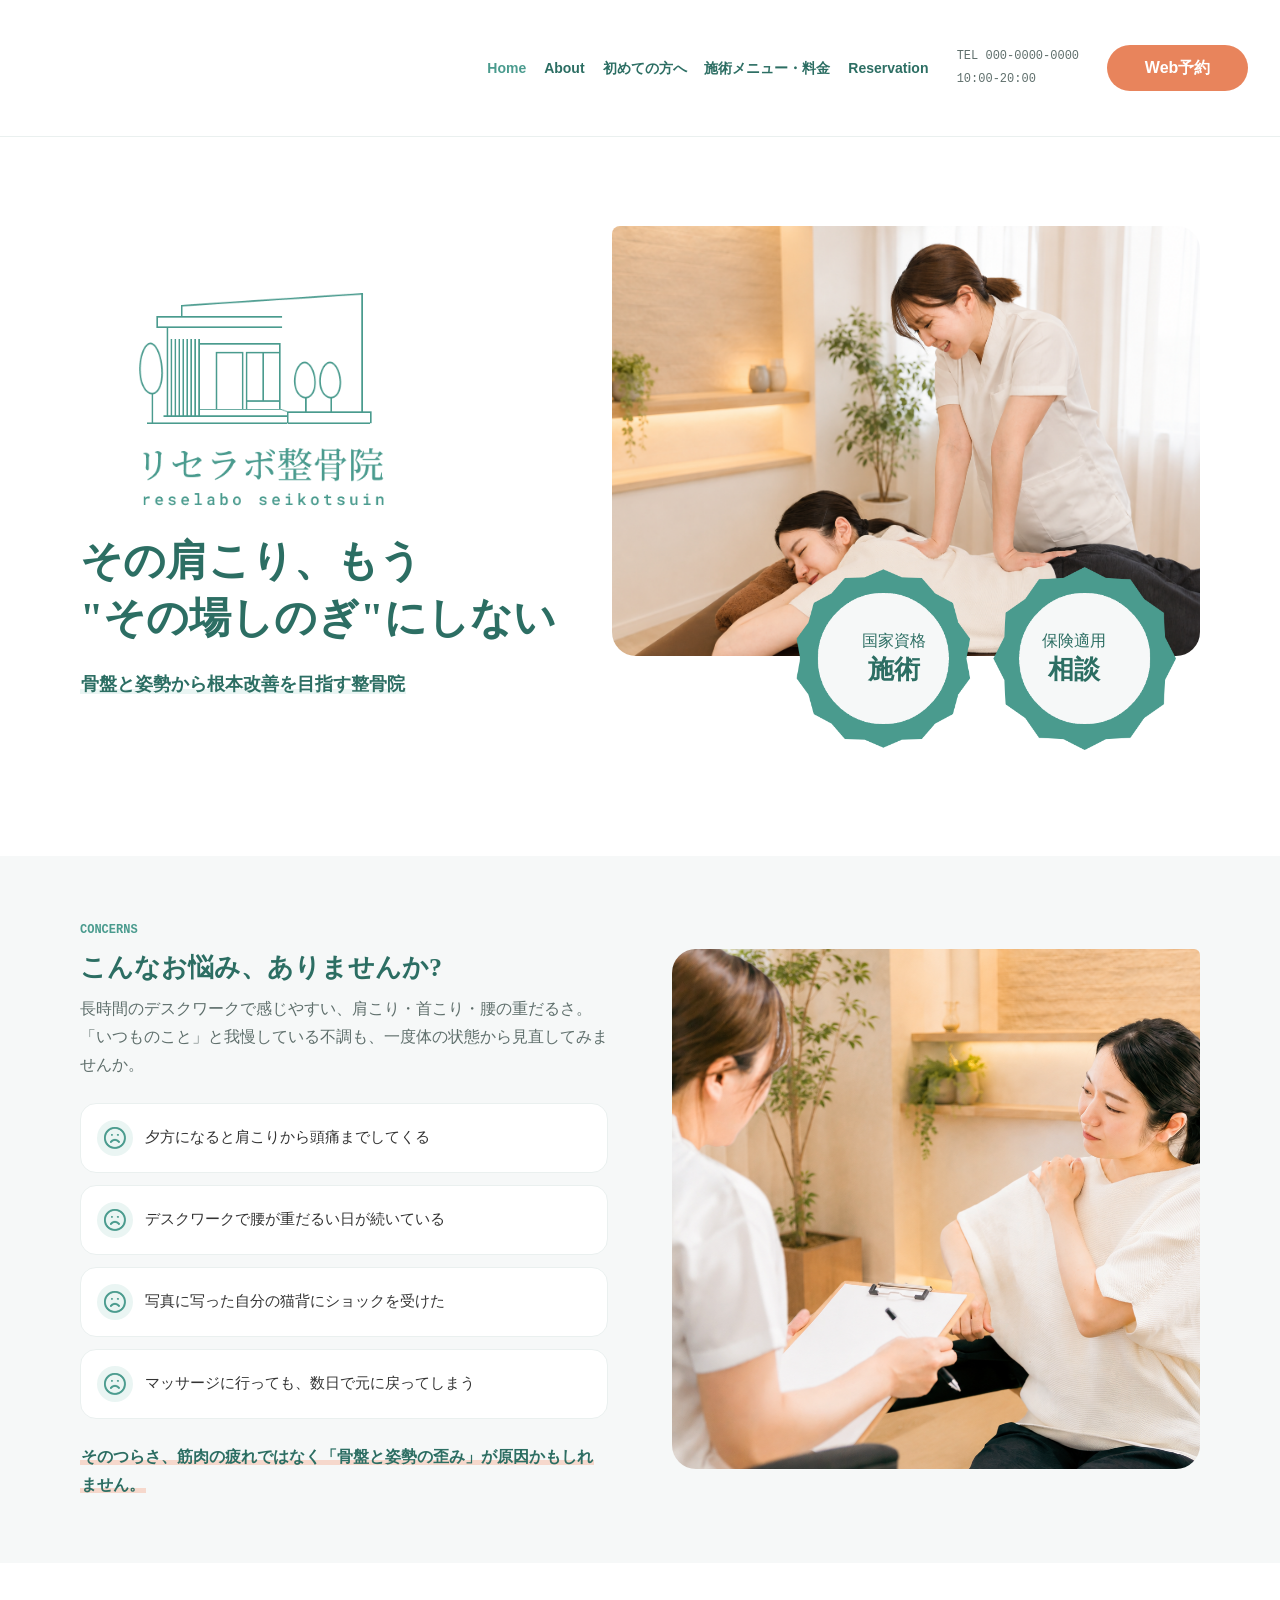
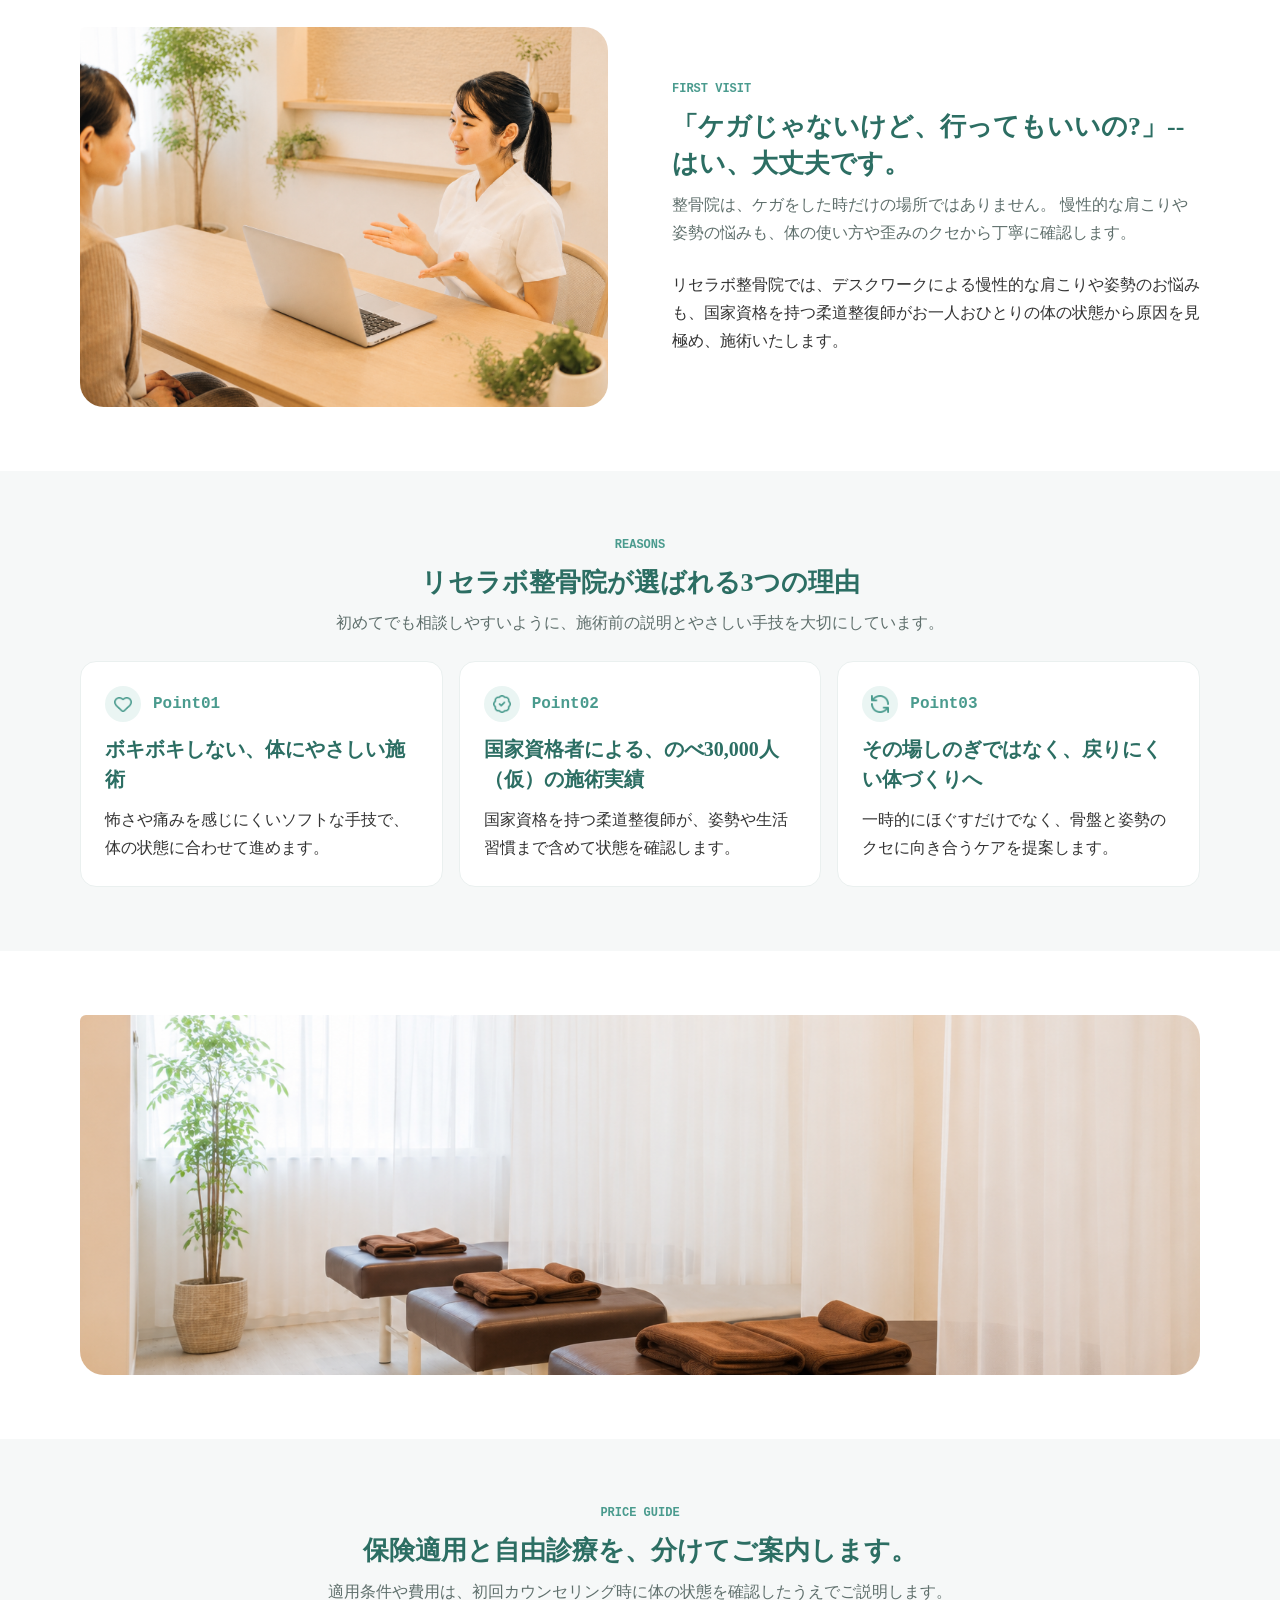
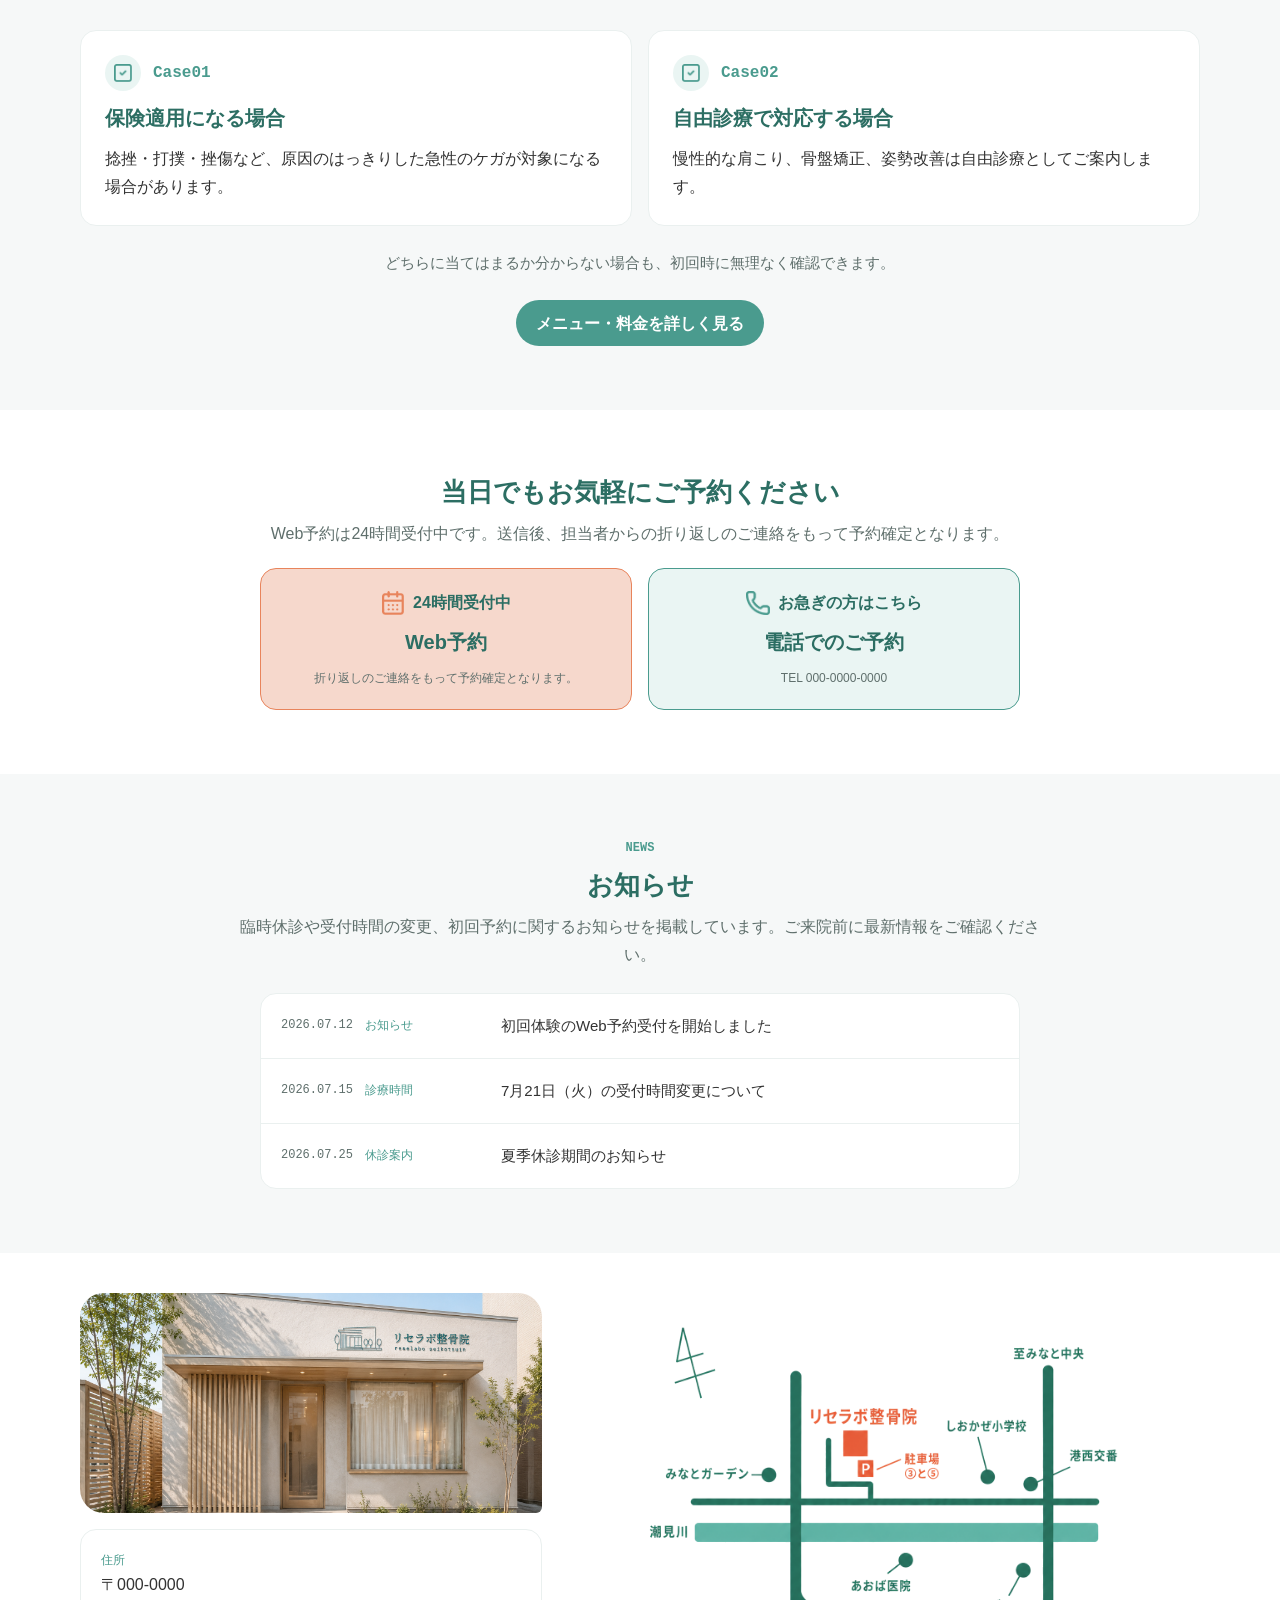
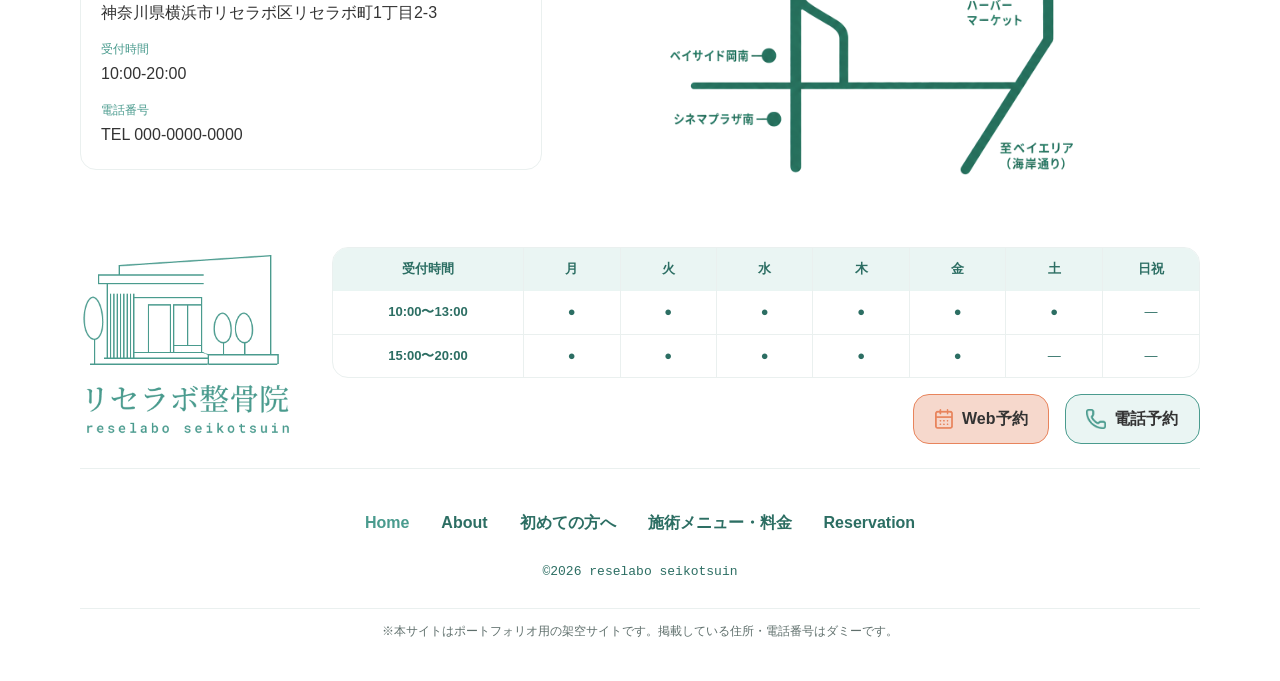
==== index.html @ 58d39042 "Add Reselabo portfolio website" ====
<!doctype html>
<html lang="ja">
  <head>
    <meta charset="UTF-8" />
    <meta name="viewport" content="width=device-width, initial-scale=1.0" />
    <meta
      name="description"
      content="リセラボ整骨院 横浜みなと店の公式サイト。肩こり、首こり、腰の重だるさ、姿勢のお悩みに、骨盤と姿勢から向き合います。"
    />
    <title>リセラボ整骨院 | 横浜みなと店</title>
    <link rel="stylesheet" href="styles.css" />
  </head>
  <body data-page="home">
    <a class="skip-link" href="#main">本文へ移動</a>
    <div id="site-header"></div>

    <main id="main">
      <section class="hero section section-base" aria-labelledby="hero-title">
        <div class="hero__inner page-container">
          <div class="hero__visual">
            <img
              src="assets/images/service/treatment_01.png"
              alt="体に負担をかけないように、丁寧に施術している様子"
              class="hero__image"
            />
            <div class="trust-seals" aria-label="リセラボ整骨院の特徴">
              <picture class="trust-seals__deco" aria-hidden="true">
                <source media="(min-width: 1024px)" srcset="assets/images/decorations/hero-badge-deco-pc.png" />
                <img src="assets/images/decorations/hero-badge-deco-sp.png" alt="" />
              </picture>
              <div class="trust-seals__labels">
                <p class="trust-seal">
                  <span>国家資格</span>
                  <strong>施術</strong>
                </p>
                <p class="trust-seal">
                  <span>保険適用</span>
                  <strong>相談</strong>
                </p>
              </div>
            </div>
          </div>

          <div class="hero__content">
            <img
              src="assets/images/common/reselabo_logo.png"
              alt="reselabo seikotsuin"
              class="hero__logo"
            />
            <p class="eyebrow top-hero__eyebrow">reselabo seikotsuin</p>
            <h1 id="hero-title" class="hero__title">
              <span class="mobile-title">その肩こり、<br />もう"その場しのぎ"<br />にしない</span>
              <span class="desktop-title">その肩こり、もう<br />"その場しのぎ"にしない</span>
            </h1>
            <p class="hero__lead">
              <span class="text-marker text-marker--base">骨盤と姿勢から根本改善を目指す整骨院</span>
            </p>
          </div>
        </div>
      </section>

      <section class="section section-subtle concerns" aria-labelledby="concerns-title">
        <div class="page-container split-layout split-layout--reverse">
          <div class="section-stack">
            <div class="section-title">
              <p class="eyebrow">CONCERNS</p>
              <h2 id="concerns-title">こんなお悩み、ありませんか?</h2>
              <p>
                長時間のデスクワークで感じやすい、肩こり・首こり・腰の重だるさ。
                「いつものこと」と我慢している不調も、一度体の状態から見直してみませんか。
              </p>
            </div>

            <ul class="concern-list" aria-label="よくあるお悩み">
              <li><span class="face-icon" aria-hidden="true"><img class="icon icon--concern" src="assets/images/icons/icon-worry.png" alt="" /></span>夕方になると肩こりから頭痛までしてくる</li>
              <li><span class="face-icon" aria-hidden="true"><img class="icon icon--concern" src="assets/images/icons/icon-worry.png" alt="" /></span>デスクワークで腰が重だるい日が続いている</li>
              <li><span class="face-icon" aria-hidden="true"><img class="icon icon--concern" src="assets/images/icons/icon-worry.png" alt="" /></span>写真に写った自分の猫背にショックを受けた</li>
              <li><span class="face-icon" aria-hidden="true"><img class="icon icon--concern" src="assets/images/icons/icon-worry.png" alt="" /></span>マッサージに行っても、数日で元に戻ってしまう</li>
            </ul>

            <p class="marker-copy">
              <span class="text-marker text-marker--subtle">そのつらさ、筋肉の疲れではなく「骨盤と姿勢の歪み」が原因かもしれません。</span>
            </p>
          </div>

          <img
            src="assets/images/service/counseling_01.png"
            alt="カウンセリングで体の悩みを丁寧に聞いている様子"
            class="section-image section-image--concern"
          />
        </div>
      </section>

      <section class="section section-base first-visit" aria-labelledby="first-visit-title">
        <div class="page-container split-layout">
          <img
            src="assets/images/service/counseling_02.png"
            alt="体の状態について説明を受けている様子"
            class="section-image section-image--first"
          />
          <div class="section-stack">
            <div class="section-title">
              <p class="eyebrow">FIRST VISIT</p>
              <h2 id="first-visit-title">「ケガじゃないけど、行ってもいいの?」--はい、大丈夫です。</h2>
              <p>
                整骨院は、ケガをした時だけの場所ではありません。
                慢性的な肩こりや姿勢の悩みも、体の使い方や歪みのクセから丁寧に確認します。
              </p>
            </div>
            <p class="body-copy">
              リセラボ整骨院では、デスクワークによる慢性的な肩こりや姿勢のお悩みも、国家資格を持つ柔道整復師がお一人おひとりの体の状態から原因を見極め、施術いたします。
            </p>
          </div>
        </div>
      </section>

      <section class="section section-subtle reasons" aria-labelledby="reasons-title">
        <div class="page-container section-stack">
          <div class="section-title section-title--center">
            <p class="eyebrow">REASONS</p>
            <h2 id="reasons-title">リセラボ整骨院が選ばれる3つの理由</h2>
            <p>初めてでも相談しやすいように、施術前の説明とやさしい手技を大切にしています。</p>
          </div>

          <div class="card-grid card-grid--three">
            <article class="reason-card">
              <p class="card-label"><span class="card-icon" aria-hidden="true"><img class="icon icon--card" src="assets/images/icons/icon-heart.png" alt="" /></span>Point01</p>
              <h3>ボキボキしない、体にやさしい施術</h3>
              <p>怖さや痛みを感じにくいソフトな手技で、体の状態に合わせて進めます。</p>
            </article>
            <article class="reason-card">
              <p class="card-label"><span class="card-icon" aria-hidden="true"><img class="icon icon--card" src="assets/images/icons/icon-badge-check.png" alt="" /></span>Point02</p>
              <h3>国家資格者による、のべ30,000人（仮）の施術実績</h3>
              <p>国家資格を持つ柔道整復師が、姿勢や生活習慣まで含めて状態を確認します。</p>
            </article>
            <article class="reason-card">
              <p class="card-label"><span class="card-icon" aria-hidden="true"><img class="icon icon--card" src="assets/images/icons/icon-repeat.png" alt="" /></span>Point03</p>
              <h3>その場しのぎではなく、戻りにくい体づくりへ</h3>
              <p>一時的にほぐすだけでなく、骨盤と姿勢のクセに向き合うケアを提案します。</p>
            </article>
          </div>
        </div>
      </section>

      <section class="section section-base image-break" aria-label="院内の施術環境">
        <div class="page-container">
          <img
            src="assets/images/clinic/treatment_room.png"
            alt="清潔で落ち着いた施術室"
            class="wide-image"
          />
        </div>
      </section>

      <section class="section section-subtle insurance" aria-labelledby="insurance-title">
        <div class="page-container section-stack">
          <div class="section-title section-title--center">
            <p class="eyebrow">PRICE GUIDE</p>
            <h2 id="insurance-title">保険適用と自由診療を、分けてご案内します。</h2>
            <p>適用条件や費用は、初回カウンセリング時に体の状態を確認したうえでご説明します。</p>
          </div>

          <div class="card-grid card-grid--two">
            <article class="case-card">
              <p class="card-label"><span class="card-icon" aria-hidden="true"><img class="icon icon--card" src="assets/images/icons/icon-check-box.png" alt="" /></span>Case01</p>
              <h3>保険適用になる場合</h3>
              <p>捻挫・打撲・挫傷など、原因のはっきりした急性のケガが対象になる場合があります。</p>
            </article>
            <article class="case-card">
              <p class="card-label"><span class="card-icon" aria-hidden="true"><img class="icon icon--card" src="assets/images/icons/icon-check-box.png" alt="" /></span>Case02</p>
              <h3>自由診療で対応する場合</h3>
              <p>慢性的な肩こり、骨盤矯正、姿勢改善は自由診療としてご案内します。</p>
            </article>
          </div>

          <p class="section-note">どちらに当てはまるか分からない場合も、初回時に無理なく確認できます。</p>
          <a href="menu-price.html" class="button button--secondary">メニュー・料金を詳しく見る</a>
        </div>
      </section>

      <section class="section section-base reservation-cta" aria-labelledby="reservation-title">
        <div class="page-container reservation-cta__inner">
          <div class="section-title section-title--center">
            <h2 id="reservation-title">当日でもお気軽にご予約ください</h2>
            <p>Web予約は24時間受付中です。送信後、担当者からの折り返しのご連絡をもって予約確定となります。</p>
          </div>
          <div class="reservation-options">
            <a class="reservation-option reservation-option--web" href="reservation.html">
              <span class="reservation-option__meta"><img class="icon icon--reservation-option" src="assets/images/icons/icon-calendar.png" alt="" aria-hidden="true" /><span>24時間受付中</span></span>
              <strong>Web予約</strong>
              <small>折り返しのご連絡をもって予約確定となります。</small>
            </a>
            <a class="reservation-option reservation-option--phone" href="tel:0000000000">
              <span class="reservation-option__meta"><img class="icon icon--reservation-option" src="assets/images/icons/icon-phone.png" alt="" aria-hidden="true" /><span>お急ぎの方はこちら</span></span>
              <strong>電話でのご予約</strong>
              <small>TEL 000-0000-0000</small>
            </a>
          </div>
        </div>
      </section>

      <section class="section section-subtle news" id="news" aria-labelledby="news-title">
        <div class="page-container section-stack">
          <div class="section-title section-title--center">
            <p class="eyebrow">NEWS</p>
            <h2 id="news-title">お知らせ</h2>
            <p>臨時休診や受付時間の変更、初回予約に関するお知らせを掲載しています。ご来院前に最新情報をご確認ください。</p>
          </div>
          <div id="news-list" class="news-list" aria-label="お知らせ一覧"></div>
        </div>
      </section>

      <section class="section section-base access" aria-labelledby="access-title">
        <div class="page-container access__inner">
          <div class="access__main">
            <div class="section-title">
              <p class="eyebrow">ACCESS</p>
              <h2 id="access-title">アクセス</h2>
            </div>
            <img
              src="assets/images/clinic/exterior.png"
              alt="リセラボ整骨院 横浜みなと店の外観"
              class="section-image section-image--access"
            />
            <div class="clinic-info">
              <p><span>住所</span>〒000-0000<br />神奈川県横浜市リセラボ区リセラボ町1丁目2-3</p>
              <p><span>受付時間</span>10:00-20:00</p>
              <p><span>電話番号</span>TEL 000-0000-0000</p>
            </div>
          </div>
          <img
            src="assets/images/reselabo_map_transparent.png"
            alt="リセラボ整骨院 横浜みなと店周辺の簡易地図"
            class="map-image"
          />
        </div>
      </section>

      <section class="section section-subtle hours" aria-labelledby="hours-title">
        <div class="page-container section-stack">
          <div class="section-title">
            <p class="eyebrow">INFORMATION</p>
            <h2 id="hours-title">受付時間とお電話でのご相談</h2>
          </div>
          <div class="hours-table-wrap">
            <table class="hours-table" aria-label="受付時間">
              <thead>
                <tr>
                  <th scope="col">受付時間</th>
                  <th scope="col">月</th>
                  <th scope="col">火</th>
                  <th scope="col">水</th>
                  <th scope="col">木</th>
                  <th scope="col">金</th>
                  <th scope="col">土</th>
                  <th scope="col">日祝</th>
                </tr>
              </thead>
              <tbody>
                <tr>
                  <th scope="row">10:00〜13:00</th>
                  <td>●</td>
                  <td>●</td>
                  <td>●</td>
                  <td>●</td>
                  <td>●</td>
                  <td>●</td>
                  <td>—</td>
                </tr>
                <tr>
                  <th scope="row">15:00〜20:00</th>
                  <td>●</td>
                  <td>●</td>
                  <td>●</td>
                  <td>●</td>
                  <td>●</td>
                  <td>—</td>
                  <td>—</td>
                </tr>
              </tbody>
            </table>
          </div>
          <a class="phone-block" href="tel:0000000000">TEL 000-0000-0000</a>
        </div>
      </section>
    </main>

    <div id="site-footer"></div>
    <div id="fixed-cta"></div>
    <script src="scripts.js"></script>
  </body>
</html>
---- styles.css ----
:root {
  --color-bg-base: #ffffff;
  --color-bg-subtle: #f6f8f8;
  --color-bg-card: #ffffff;
  --color-text-primary: #333333;
  --color-text-secondary: #5f6f6c;
  --color-border-default: #dce6e4;
  --color-border-soft: #eaf0ef;
  --color-brand-primary: #4a9b8e;
  --color-brand-dark: #2c6e63;
  --color-brand-cta: #e8845c;
  --color-brand-on-primary: #ffffff;
  --color-brand-soft: #eaf5f3;
  --color-marker-cta-soft: #f6d8cc;
  --font-title: "Noto Serif JP", "Source Han Serif VF", "Yu Mincho", serif;
  --font-body: "Noto Sans JP", "Hiragino Sans", "Yu Gothic", sans-serif;
  --font-en: "Roboto Mono", "SFMono-Regular", Consolas, monospace;
  --space-1: 4px;
  --space-2: 8px;
  --space-3: 12px;
  --space-4: 16px;
  --space-5: 20px;
  --space-6: 24px;
  --space-8: 32px;
  --space-10: 40px;
  --space-12: 48px;
  --space-16: 64px;
  --radius-sm: 6px;
  --radius-md: 10px;
  --radius-lg: 16px;
  --radius-xl: 24px;
  --shadow-soft: 0 12px 30px rgba(51, 51, 51, 0.08);
}

* {
  box-sizing: border-box;
}

html {
  scroll-behavior: smooth;
}

body {
  margin: 0;
  color: var(--color-text-primary);
  background: var(--color-bg-base);
  font-family: var(--font-body);
  line-height: 1.75;
}

img {
  display: block;
  max-width: 100%;
  height: auto;
}

a {
  color: inherit;
  text-decoration: none;
}

button,
input,
textarea,
select {
  font: inherit;
}

.skip-link {
  position: fixed;
  top: 8px;
  left: 8px;
  z-index: 1000;
  transform: translateY(-140%);
  border-radius: 999px;
  background: var(--color-brand-dark);
  color: var(--color-brand-on-primary);
  padding: 8px 12px;
}

.skip-link:focus {
  transform: translateY(0);
}

.page-container {
  width: min(100% - 48px, 1120px);
  margin-inline: auto;
}

.section {
  padding-block: var(--space-10);
}

.section-base {
  background: var(--color-bg-base);
}

.section-subtle {
  background: var(--color-bg-subtle);
}

.section-stack {
  display: grid;
  gap: var(--space-6);
}

.eyebrow {
  margin: 0;
  color: var(--color-brand-primary);
  font-family: var(--font-en);
  font-size: 12px;
  font-weight: 700;
  letter-spacing: 0;
}

.section-title {
  display: grid;
  gap: var(--space-2);
}

.section-title--center {
  max-width: 820px;
  margin-inline: auto;
  text-align: center;
}

.section-title h2,
.section-title h3 {
  margin: 0;
  color: var(--color-brand-dark);
  font-family: var(--font-title);
  font-size: 22px;
  line-height: 1.45;
}

.section-title p:not(.eyebrow) {
  margin: 0;
  color: var(--color-text-secondary);
  font-size: 15px;
}

.body-copy,
.section-note {
  margin: 0;
  color: var(--color-text-primary);
  font-size: 15px;
}

.icon {
  display: block;
  flex: 0 0 auto;
  object-fit: contain;
}

.icon--card {
  width: 18px;
  height: 18px;
}

.icon--concern {
  width: 22px;
  height: 22px;
}

.icon--cta {
  width: 20px;
  height: 20px;
}

.icon--formula {
  width: 52%;
  height: 52%;
}

.icon--reservation-option {
  width: 24px;
  height: 24px;
}

.icon--footer-action {
  width: 20px;
  height: 20px;
}

.section-note {
  color: var(--color-text-secondary);
  text-align: center;
}

.button {
  display: inline-flex;
  min-height: 46px;
  align-items: center;
  justify-content: center;
  border-radius: 999px;
  padding: 12px 20px;
  font-weight: 700;
  line-height: 1.2;
}

.button--secondary {
  justify-self: stretch;
  color: var(--color-brand-on-primary);
  background: var(--color-brand-primary);
}

.site-header {
  position: relative;
  z-index: 50;
  background: var(--color-bg-base);
  box-shadow: 0 1px 0 var(--color-border-soft);
}

.site-header__inner {
  display: flex;
  min-height: 176px;
  align-items: center;
  justify-content: space-between;
  gap: var(--space-4);
  width: min(100% - 40px, 1376px);
  margin-inline: auto;
}

.site-header__logo img {
  width: 240px;
  height: 132px;
  object-fit: contain;
}

.hamburger {
  display: inline-flex;
  width: 60px;
  height: 60px;
  flex-direction: column;
  align-items: center;
  justify-content: center;
  gap: 5px;
  border: 0;
  border-radius: 999px;
  background: var(--color-brand-soft);
  color: var(--color-brand-dark);
  cursor: pointer;
}

.hamburger span {
  width: 22px;
  height: 2px;
  border-radius: 999px;
  background: currentColor;
}

@media (max-width: 1023px) {
  .site-header__inner {
    position: relative;
    justify-content: center;
  }

  .site-header__logo {
    display: block;
    margin-inline: auto;
  }

  .site-header__logo img {
    width: clamp(160px, calc(100vw - 160px), 240px);
  }

  .hamburger {
    position: absolute;
    right: 0;
  }
}

.site-nav {
  position: absolute;
  top: calc(100% + 8px);
  right: 20px;
  left: 20px;
  display: grid;
  gap: var(--space-4);
  border: 1px solid var(--color-border-soft);
  border-radius: var(--radius-lg);
  background: var(--color-bg-base);
  padding: var(--space-5);
  box-shadow: var(--shadow-soft);
  opacity: 0;
  pointer-events: none;
  transform: translateY(-8px);
  transition: 180ms ease;
}

.site-nav.is-open {
  opacity: 1;
  pointer-events: auto;
  transform: translateY(0);
}

.site-nav__links {
  display: grid;
  gap: var(--space-4);
  color: var(--color-brand-dark);
  font-weight: 700;
}

.site-nav__links a[aria-current="page"],
.footer-nav a[aria-current="page"] {
  color: var(--color-brand-primary);
}

.site-nav__phone {
  display: grid;
  gap: 2px;
  margin: 0;
  color: var(--color-text-secondary);
  font-family: var(--font-en);
  font-size: 13px;
}

.site-nav__phone-label,
.site-nav__phone-icon,
.site-nav__cta-icon-frame,
.site-nav__cta-icon {
  display: none;
}

.site-nav__cta {
  color: var(--color-brand-on-primary);
  background: var(--color-brand-cta);
}

.hero {
  padding-block: var(--space-10);
}

.hero__inner {
  display: grid;
  gap: var(--space-4);
}

.hero__visual {
  position: relative;
  min-height: 284px;
}

.hero__image {
  width: 100%;
  height: 250px;
  object-fit: cover;
  border-radius: 8px var(--radius-xl) var(--radius-xl) var(--radius-xl);
}

.trust-seals {
  position: absolute;
  right: clamp(4px, 2vw, 8px);
  bottom: 0;
  width: clamp(154px, 44vw, 180px);
}

.trust-seals__deco,
.trust-seals__deco img {
  display: block;
  width: 100%;
}

.trust-seals__labels {
  position: absolute;
  inset-block: 0;
  inset-inline: -2.4%;
  display: grid;
  grid-template-columns: repeat(2, minmax(0, 1fr));
}

.trust-seal {
  display: grid;
  grid-template-rows: auto auto;
  align-content: center;
  justify-items: center;
  gap: 1px;
  margin: 0;
  color: var(--color-brand-dark);
  padding: 10%;
  font-size: 11px;
  line-height: 1.3;
  text-align: center;
}

.trust-seal span,
.trust-seal strong {
  white-space: nowrap;
}

.trust-seal strong {
  display: block;
  font-family: var(--font-title);
  font-size: 16px;
}

.hero__content {
  display: grid;
  gap: var(--space-4);
}

.hero__logo {
  display: none;
}

.hero__title {
  margin: 0;
  color: var(--color-brand-dark);
  font-family: var(--font-title);
  font-size: 28px;
  font-weight: 700;
  line-height: 1.35;
}

.hero__lead {
  margin: 0;
  color: var(--color-brand-dark);
  font-size: 15px;
  font-weight: 700;
  line-height: 1.6;
}

.text-marker {
  -webkit-box-decoration-break: clone;
  box-decoration-break: clone;
  padding-inline: 0.05em;
  background-repeat: no-repeat;
  background-position: left calc(100% + 2px);
  background-size: 100% 38%;
}

.marker-copy {
  margin: 0;
  color: var(--color-brand-dark);
  font-weight: 700;
}

.text-marker--base {
  background-image: linear-gradient(var(--color-brand-soft), var(--color-brand-soft));
}

.text-marker--subtle {
  background-image: linear-gradient(var(--color-marker-cta-soft), var(--color-marker-cta-soft));
}

.split-layout {
  display: grid;
  gap: var(--space-8);
}

.section-image,
.wide-image,
.map-image {
  width: 100%;
  object-fit: cover;
}

.section-image {
  height: 232px;
}

.section-image--concern {
  border-radius: var(--radius-xl) var(--radius-sm) var(--radius-xl) var(--radius-xl);
}

.section-image--first,
.wide-image {
  border-radius: var(--radius-sm) var(--radius-xl) var(--radius-xl) var(--radius-xl);
}

.section-image--access {
  border-radius: var(--radius-xl) var(--radius-xl) var(--radius-sm) var(--radius-xl);
}

.concern-list {
  display: grid;
  gap: var(--space-3);
  margin: 0;
  padding: 0;
  list-style: none;
}

.concern-list li {
  display: flex;
  align-items: center;
  gap: var(--space-3);
  border: 1px solid var(--color-border-soft);
  border-radius: var(--radius-lg);
  background: var(--color-bg-card);
  padding: var(--space-4);
  font-size: 15px;
  line-height: 1.65;
}

.face-icon,
.card-icon {
  display: inline-grid;
  flex: 0 0 auto;
  place-items: center;
  width: 36px;
  height: 36px;
  border-radius: 999px;
  background: var(--color-brand-soft);
  overflow: hidden;
}

.card-grid {
  display: grid;
  gap: var(--space-4);
}

.reason-card,
.case-card {
  display: grid;
  gap: var(--space-3);
  border: 1px solid var(--color-border-soft);
  border-radius: var(--radius-lg);
  background: var(--color-bg-card);
  padding: var(--space-5);
}

.card-label {
  display: flex;
  align-items: center;
  gap: var(--space-3);
  margin: 0;
  color: var(--color-brand-primary);
  font-family: var(--font-en);
  font-weight: 700;
}

.reason-card h3,
.case-card h3 {
  margin: 0;
  color: var(--color-brand-dark);
  font-family: var(--font-title);
  font-size: 18px;
  line-height: 1.5;
}

.reason-card p:not(.card-label),
.case-card p:not(.card-label) {
  margin: 0;
  font-size: 15px;
}

.wide-image {
  height: 236px;
}

.reservation-cta__inner {
  display: grid;
  gap: var(--space-5);
}

.reservation-options {
  display: grid;
  gap: var(--space-4);
}

.reservation-option {
  display: grid;
  min-height: 140px;
  place-items: center;
  gap: var(--space-2);
  border-radius: var(--radius-lg);
  padding: var(--space-5);
  text-align: center;
}

.reservation-option--web {
  border: 1px solid var(--color-brand-cta);
  background: var(--color-marker-cta-soft);
}

.reservation-option--phone {
  border: 1px solid var(--color-brand-primary);
  background: var(--color-brand-soft);
}

.reservation-option span {
  color: var(--color-brand-dark);
  font-weight: 700;
}

.reservation-option__meta {
  display: inline-flex;
  align-items: center;
  justify-content: center;
  gap: var(--space-2);
}

.reservation-option strong {
  color: var(--color-brand-dark);
  font-size: 20px;
}

.reservation-option small {
  color: var(--color-text-secondary);
  font-size: 12px;
}

.news-list {
  overflow: hidden;
  border: 1px solid var(--color-border-soft);
  border-radius: var(--radius-lg);
  background: var(--color-bg-card);
}

.news-item {
  display: grid;
  gap: var(--space-2);
  padding: var(--space-4);
  border-bottom: 1px solid var(--color-border-soft);
}

.site-footer__pc-info {
  display: none;
}

.site-footer__sp-info {
  display: grid;
  gap: var(--space-6);
}

.news-item:last-child {
  border-bottom: 0;
}

.news-item__meta {
  display: flex;
  flex-wrap: wrap;
  gap: var(--space-3);
  color: var(--color-text-secondary);
  font-family: var(--font-en);
  font-size: 12px;
}

.news-item__category {
  color: var(--color-brand-primary);
  font-family: var(--font-body);
}

.news-item__title {
  font-size: 15px;
  line-height: 1.6;
}

.access__inner,
.access__main {
  display: grid;
  gap: var(--space-8);
}

.clinic-info {
  display: grid;
  gap: var(--space-3);
  border: 1px solid var(--color-border-soft);
  border-radius: var(--radius-lg);
  background: var(--color-bg-card);
  padding: var(--space-5);
}

.clinic-info p {
  margin: 0;
}

.clinic-info span {
  display: block;
  color: var(--color-brand-primary);
  font-size: 12px;
}

.map-image {
  height: 300px;
  object-fit: contain;
}

.hours-table-wrap {
  width: 100%;
  max-width: 100%;
  overflow: hidden;
  border: 1px solid var(--color-border-soft);
  border-radius: var(--radius-lg);
  background: var(--color-bg-card);
}

.hours-table {
  width: 100%;
  max-width: 100%;
  table-layout: fixed;
  border-collapse: collapse;
  color: var(--color-brand-dark);
  font-size: 10.5px;
  text-align: center;
}

.hours-table th,
.hours-table td {
  border-right: 1px solid var(--color-border-soft);
  border-bottom: 1px solid var(--color-border-soft);
  padding: 8px 1px;
  white-space: nowrap;
}

.hours-table th:first-child {
  width: 30%;
}

.hours-table tr:last-child th,
.hours-table tr:last-child td {
  border-bottom: 0;
}

.hours-table th:last-child,
.hours-table td:last-child {
  border-right: 0;
}

.hours-table thead th {
  background: var(--color-brand-soft);
}

.phone-block {
  display: flex;
  min-height: 66px;
  align-items: center;
  justify-content: center;
  border-radius: var(--radius-lg);
  background: var(--color-brand-soft);
  color: var(--color-brand-dark);
  font-family: var(--font-en);
  font-size: 20px;
  font-weight: 700;
}

.site-footer {
  background: var(--color-bg-base);
  padding-block: var(--space-10);
}

.site-footer__inner {
  display: grid;
  gap: var(--space-6);
  width: min(100% - 48px, 1120px);
  margin-inline: auto;
  text-align: center;
}

.site-footer__logo {
  width: 184px;
  margin-inline: auto;
}

.site-footer__store {
  display: grid;
  gap: var(--space-2);
  color: var(--color-brand-dark);
}

.site-footer__store p {
  margin: 0;
}

.site-footer__phone {
  font-family: var(--font-en);
  font-size: 20px;
  font-weight: 700;
}

.footer-nav {
  display: grid;
  gap: var(--space-4);
  color: var(--color-brand-dark);
  font-weight: 700;
}

.footer-actions {
  display: grid;
  gap: var(--space-4);
}

.footer-action {
  display: flex;
  min-height: 58px;
  align-items: center;
  justify-content: center;
  gap: var(--space-2);
  border-radius: var(--radius-lg);
  font-weight: 700;
}

.footer-action--web {
  border: 1px solid var(--color-brand-cta);
  background: var(--color-marker-cta-soft);
}

.footer-action--phone {
  border: 1px solid var(--color-brand-primary);
  background: var(--color-brand-soft);
}

.site-footer__credit {
  margin: 0;
  color: var(--color-brand-dark);
  font-family: var(--font-en);
  font-size: 13px;
}

.site-footer__demo-note {
  margin: 0;
  border-top: 1px solid var(--color-border-soft);
  padding-top: var(--space-3);
  color: var(--color-text-secondary);
  font-size: 11px;
  line-height: 1.7;
  text-align: center;
}

@media (max-width: 1023px) {
  .site-footer__store {
    font-size: 14px;
    font-weight: 400;
    line-height: 1.65;
  }

  .site-footer__store strong {
    font-weight: 500;
  }

  .site-footer__phone {
    font-size: 18px;
    font-weight: 600;
  }

  .site-footer__sp-info .footer-action {
    font-size: 14px;
    font-weight: 600;
  }

  .footer-nav {
    font-size: 14px;
    font-weight: 500;
  }

  .site-footer__credit {
    font-size: 12px;
  }
}

.fixed-cta {
  position: fixed;
  right: 0;
  bottom: 96px;
  z-index: 40;
  display: flex;
  width: clamp(44px, 12vw, 48px);
  min-height: 124px;
  flex-direction: column;
  align-items: center;
  justify-content: center;
  gap: var(--space-1);
  border-radius: var(--radius-xl) var(--radius-sm) var(--radius-sm) var(--radius-xl);
  background: var(--color-brand-cta);
  color: var(--color-brand-on-primary);
  padding: var(--space-2) 4px;
  box-shadow: 0 2px 6px rgba(51, 51, 51, 0.08);
  font-weight: 700;
  line-height: 1.15;
  text-align: center;
}

.fixed-cta__icon-frame {
  display: inline-grid;
  width: 28px;
  height: 28px;
  flex: 0 0 auto;
  place-items: center;
  border-radius: 999px;
  background: var(--color-bg-base);
}

.fixed-cta__label {
  font-size: 12px;
  writing-mode: vertical-rl;
  text-orientation: upright;
  letter-spacing: 0.04em;
}

.desktop-only,
.desktop-title {
  display: none;
}

.mobile-title {
  display: inline;
}

.about-hero__inner,
.about-split,
.name-origin__inner,
.stores__inner {
  display: grid;
  gap: var(--space-6);
}

.about-hero__image {
  width: 100%;
  height: 240px;
  object-fit: cover;
  border-radius: var(--radius-xl) var(--radius-sm) var(--radius-xl) var(--radius-xl);
}

.about-hero__content {
  display: grid;
  gap: var(--space-5);
}

.page-title {
  margin: 0;
  color: var(--color-brand-dark);
  font-family: var(--font-title);
  font-size: 28px;
  line-height: 1.35;
}

.about-hero__catch {
  margin: 0;
  color: var(--color-brand-dark);
  font-family: var(--font-title);
  font-size: 22px;
  font-weight: 700;
  line-height: 1.55;
}

.about-concept__image {
  height: 230px;
  border-radius: var(--radius-sm) var(--radius-xl) var(--radius-xl) var(--radius-xl);
}

.simple-card {
  display: grid;
  gap: var(--space-3);
  border: 1px solid var(--color-border-soft);
  border-radius: var(--radius-lg);
  background: var(--color-bg-card);
  padding: var(--space-5);
}

.simple-card h3 {
  margin: 0;
  color: var(--color-brand-dark);
  font-family: var(--font-title);
  font-size: 18px;
  line-height: 1.5;
}

.simple-card p {
  margin: 0;
  font-size: 15px;
}

.formula {
  display: flex;
  align-items: center;
  justify-content: center;
  gap: var(--space-2);
}

.formula__circle {
  display: inline-grid;
  width: 58px;
  height: 58px;
  place-items: center;
  border-radius: 999px;
  background: var(--color-brand-soft);
  color: var(--color-brand-primary);
  font-family: var(--font-en);
  font-weight: 700;
}

.formula__circle--outlined {
  border: 1px solid var(--color-brand-primary);
}

.formula__symbol {
  color: var(--color-brand-dark);
  font-family: var(--font-en);
  font-size: 18px;
  font-weight: 700;
}

.stores-map {
  display: grid;
  gap: var(--space-3);
  margin: 0;
  border: 0;
  border-radius: 0;
  background: transparent;
  padding: 0;
  overflow: visible;
}

.stores-map img {
  width: 100%;
  aspect-ratio: 1;
  object-fit: contain;
}

.stores-map figcaption {
  width: min(100% - 48px, 294px);
  margin-inline: auto;
  color: var(--color-text-secondary);
  font-size: 13px;
  line-height: 1.6;
  text-align: center;
}

/* First visit page: mobile-first page-specific layout. */
.first-visit-page .visit-hero__inner,
.first-visit-page .visit-split {
  display: grid;
  gap: var(--space-6);
}

.first-visit-page .visit-hero__image,
.first-visit-page .visit-image {
  width: 100%;
  height: 240px;
  object-fit: cover;
  border-radius: var(--radius-xl) var(--radius-sm) var(--radius-xl) var(--radius-xl);
}

.first-visit-page .visit-hero__content {
  display: grid;
  gap: var(--space-4);
}

.first-visit-page .visit-hero__catch {
  margin: 0;
  color: var(--color-brand-dark);
  font-family: var(--font-title);
  font-size: 22px;
  font-weight: 700;
  line-height: 1.55;
}

.first-visit-page .visit-image--welcome {
  border-radius: var(--radius-sm) var(--radius-xl) var(--radius-xl) var(--radius-xl);
}

.first-visit-page .visit-image--gentle {
  border-radius: var(--radius-xl) var(--radius-xl) var(--radius-sm) var(--radius-xl);
}

.flow-list {
  display: grid;
  gap: var(--space-4);
  margin: 0;
  padding: 0;
  list-style: none;
}

.flow-item {
  display: grid;
  gap: var(--space-3);
  border: 1px solid var(--color-border-soft);
  border-radius: var(--radius-lg);
  background: var(--color-bg-card);
  padding: var(--space-5);
}

.flow-item__number {
  margin: 0;
  color: var(--color-brand-primary);
  font-family: var(--font-en);
  font-size: 12px;
  font-weight: 700;
}

.flow-item__header {
  display: flex;
  align-items: center;
  gap: var(--space-3);
}

.flow-item__body {
  display: grid;
  gap: var(--space-2);
}

.icon--flow {
  width: 36px;
  height: 36px;
}

.flow-item h3,
.visit-info-card h3,
.visit-note-card h3 {
  margin: 0;
  color: var(--color-brand-dark);
  font-family: var(--font-title);
  font-size: 18px;
  line-height: 1.5;
}

.flow-item p:not(.flow-item__number),
.visit-info-card p,
.visit-note-card p {
  margin: 0;
  font-size: 15px;
}

.visit-card-list {
  display: grid;
  gap: var(--space-4);
}

.visit-info-card,
.visit-note-card {
  display: grid;
  gap: var(--space-2);
  border: 1px solid var(--color-border-soft);
  border-radius: var(--radius-lg);
  background: var(--color-bg-card);
  padding: var(--space-5);
}

.first-visit-page .visit-duration .visit-note-card {
  text-align: center;
}

.visit-check-list {
  display: grid;
  gap: var(--space-3);
  margin: 0;
  padding: 0;
  list-style: none;
}

.visit-check-list li {
  display: grid;
  grid-template-columns: 20px minmax(0, 1fr);
  align-items: start;
  gap: var(--space-3);
  border-radius: var(--radius-lg);
  background: var(--color-brand-soft);
  padding: var(--space-4);
  font-size: 15px;
}

.visit-check-list li::before {
  content: "";
  width: 20px;
  height: 20px;
  background: url("assets/images/icons/icon-circle-check.png") center / contain no-repeat;
}

.first-visit-page .visit-image--frequency {
  border-radius: var(--radius-sm) var(--radius-xl) var(--radius-xl) var(--radius-xl);
}

.qa-list {
  display: grid;
  gap: var(--space-3);
}

.qa-item {
  overflow: hidden;
  border: 1px solid var(--color-border-soft);
  border-radius: var(--radius-lg);
  background: var(--color-bg-card);
}

.qa-item__question {
  margin: 0;
  padding: var(--space-4);
  color: var(--color-brand-dark);
  font-family: var(--font-body);
  font-size: 15px;
  font-weight: 700;
  line-height: 1.6;
}

.qa-item__answer {
  border-top: 1px solid var(--color-border-soft);
  padding: var(--space-4);
}

.qa-item__answer p {
  margin: 0;
  font-size: 15px;
}

/* Menu and price page: mobile-first page-specific layout. */
.menu-price-page .menu-price-hero__inner,
.menu-price-page .menu-price-split {
  display: grid;
  gap: var(--space-6);
}

.menu-price-page .menu-price-hero__image,
.menu-price-page .menu-price-image {
  width: 100%;
  height: 230px;
  object-fit: cover;
  border-radius: var(--radius-xl) var(--radius-sm) var(--radius-xl) var(--radius-xl);
}

.menu-price-page .menu-price-hero__content {
  display: grid;
  gap: var(--space-4);
}

.menu-price-page .menu-price-hero__catch {
  margin: 0;
  color: var(--color-brand-dark);
  font-family: var(--font-title);
  font-size: 22px;
  font-weight: 700;
  line-height: 1.55;
}

.menu-price-page .menu-price-image--insurance,
.menu-price-page .menu-price-image--flow {
  height: 210px;
}

.insurance-case-list {
  display: grid;
  gap: var(--space-3);
  margin: 0;
  padding: 0;
  list-style: none;
}

.insurance-case-list li {
  display: grid;
  grid-template-columns: 24px minmax(0, 1fr);
  align-items: start;
  gap: var(--space-3);
  border: 1px solid var(--color-border-soft);
  border-radius: var(--radius-lg);
  background: var(--color-bg-card);
  padding: var(--space-4);
  font-size: 15px;
}

.icon--insurance-case {
  width: 24px;
  height: 24px;
}

.menu-price-note {
  margin: 0;
  color: var(--color-text-secondary);
  font-size: 13px;
  line-height: 1.7;
}

.price-table-wrap {
  width: 100%;
  max-width: 100%;
  overflow: hidden;
  border: 1px solid var(--color-border-default);
  border-radius: var(--radius-lg);
  background: var(--color-bg-card);
}

.price-table {
  width: 100%;
  max-width: 100%;
  table-layout: fixed;
  border-collapse: collapse;
  font-size: 13px;
  line-height: 1.55;
}

.price-table th,
.price-table td {
  border-right: 1px solid var(--color-border-soft);
  border-bottom: 1px solid var(--color-border-soft);
  padding: var(--space-3);
  text-align: left;
  overflow-wrap: anywhere;
}

.price-table th:first-child {
  width: 39%;
  color: var(--color-brand-dark);
}

.price-table thead th {
  background: var(--color-brand-soft);
  font-weight: 700;
}

.price-table th:last-child,
.price-table td:last-child {
  border-right: 0;
}

.price-table tbody tr:last-child th,
.price-table tbody tr:last-child td {
  border-bottom: 0;
}

.treatment-menu-list {
  display: grid;
  gap: var(--space-5);
}

.treatment-menu-card {
  display: grid;
  align-content: center;
  gap: var(--space-3);
  min-height: 340px;
  border: 1px solid var(--color-border-soft);
  border-radius: var(--radius-lg);
  background: var(--color-bg-card);
  padding: var(--space-5);
}

.treatment-menu-card h3 {
  margin: 0;
  color: var(--color-brand-dark);
  font-family: var(--font-title);
  font-size: 20px;
}

.treatment-menu-card p:not(.eyebrow) {
  margin: 0;
  font-size: 15px;
}

.treatment-menu-card__lead {
  color: var(--color-brand-dark);
  font-weight: 700;
}

/* Reservation page: mobile-first page-specific layout. */
.reservation-page .reservation-hero__inner,
.reservation-page .reservation-web__inner,
.reservation-page .phone-reservation__inner {
  display: grid;
  gap: var(--space-6);
}

.reservation-page .reservation-hero__image {
  width: 100%;
  height: 230px;
  object-fit: cover;
  border-radius: var(--radius-xl) var(--radius-sm) var(--radius-xl) var(--radius-xl);
}

.reservation-page .reservation-hero__content {
  display: grid;
  gap: var(--space-5);
  padding-right: clamp(24px, 7vw, 32px);
}

.reservation-page .reservation-demo-note {
  width: min(100%, 720px);
  margin: 0 auto;
  border: 1px solid var(--color-border-soft);
  border-radius: var(--radius-md);
  background: var(--color-brand-soft);
  padding: var(--space-3) var(--space-4);
  color: var(--color-text-secondary);
  font-size: 13px;
  line-height: 1.7;
}

.reservation-page .reservation-hero__title {
  margin: 0;
  color: var(--color-brand-dark);
  font-family: var(--font-title);
  font-size: 28px;
  line-height: 1.45;
}

.reservation-page .reservation-form,
.reservation-page .reservation-form-card,
.reservation-page .reservation-field {
  display: grid;
  min-width: 0;
}

.reservation-page .reservation-form {
  gap: var(--space-5);
}

.reservation-page .reservation-form-card {
  gap: 18px;
  border: 1px solid var(--color-border-soft);
  border-radius: var(--radius-lg);
  background: var(--color-bg-card);
  padding: var(--space-5);
}

.reservation-page .reservation-field {
  gap: var(--space-2);
}

.reservation-page .reservation-label-row {
  display: flex;
  min-width: 0;
  align-items: center;
  gap: var(--space-2);
}

.reservation-page .reservation-label-row label {
  color: var(--color-brand-dark);
  font-size: 15px;
  font-weight: 700;
}

.reservation-page .reservation-required {
  flex: 0 0 auto;
  border-radius: var(--radius-sm);
  background: var(--color-brand-soft);
  color: var(--color-brand-primary);
  padding: 3px var(--space-2);
  font-size: 12px;
  font-weight: 700;
  line-height: 1.4;
}

.reservation-page .reservation-control {
  display: block;
  width: 100%;
  max-width: 100%;
  min-width: 0;
  min-height: 52px;
  border: 1px solid var(--color-border-default);
  border-radius: var(--radius-md);
  background: var(--color-bg-card);
  color: var(--color-text-primary);
  padding: 0 var(--space-4);
  font-size: 16px;
  line-height: 1.6;
}

.reservation-page .reservation-control::placeholder {
  color: var(--color-text-secondary);
  opacity: 1;
}

.reservation-page .reservation-control:focus {
  border-color: var(--color-brand-primary);
  outline: 2px solid var(--color-brand-soft);
  outline-offset: 1px;
}

.reservation-page .reservation-control--textarea {
  min-height: 112px;
  padding-block: var(--space-3);
  resize: vertical;
}

.reservation-page .reservation-submit {
  width: 100%;
  min-height: 56px;
  border: 0;
  color: var(--color-brand-on-primary);
  background: var(--color-brand-cta);
  cursor: pointer;
}

.reservation-page .reservation-confirmation {
  display: grid;
  gap: var(--space-4);
  border: 1px solid var(--color-border-soft);
  border-radius: var(--radius-lg);
  background: var(--color-bg-card);
  padding: var(--space-5);
}

.reservation-page .reservation-confirmation h3,
.reservation-page .reservation-confirmation p {
  margin: 0;
}

.reservation-page .reservation-confirmation h3 {
  color: var(--color-brand-dark);
  font-family: var(--font-title);
  font-size: 18px;
}

.reservation-page .reservation-confirmation p {
  color: var(--color-text-secondary);
  font-size: 13px;
}

.reservation-page .phone-reservation__card {
  display: grid;
  gap: var(--space-3);
  border: 1px solid var(--color-border-soft);
  border-radius: var(--radius-lg);
  background: var(--color-bg-card);
  padding: var(--space-5);
  text-align: center;
}

.reservation-page .phone-reservation__card .phone-block {
  min-width: 0;
  gap: var(--space-2);
}

.reservation-page .phone-reservation__icon {
  width: 24px;
  height: 24px;
}

.reservation-page .phone-reservation__card p {
  margin: 0;
  color: var(--color-text-secondary);
  font-size: 14px;
  text-align: center;
}

/* Reservation Complete page: mobile-first page-specific layout. */
.reservation-complete-page .complete-message__inner,
.reservation-complete-page .complete-flow__inner,
.reservation-complete-page .complete-support__inner {
  display: grid;
  gap: var(--space-6);
}

.reservation-complete-page .complete-message__card {
  display: grid;
  gap: var(--space-5);
  border: 1px solid var(--color-border-soft);
  border-radius: var(--radius-xl);
  background: var(--color-bg-card);
  padding: var(--space-6);
  text-align: center;
}

.reservation-complete-page .complete-message__card h1 {
  margin: 0;
  color: var(--color-brand-dark);
  font-family: var(--font-title);
  font-size: 28px;
  line-height: 1.45;
}

.reservation-complete-page .complete-message__body,
.reservation-complete-page .complete-message__note p {
  margin: 0;
}

.reservation-complete-page .complete-message__body {
  color: var(--color-text-primary);
  font-size: 15px;
  line-height: 1.8;
}

.reservation-complete-page .complete-message__note {
  border: 1px solid var(--color-border-soft);
  border-radius: var(--radius-lg);
  background: var(--color-brand-soft);
  padding: var(--space-4);
  color: var(--color-text-primary);
  font-size: 13px;
  line-height: 1.8;
  text-align: left;
}

.reservation-complete-page .complete-demo-note {
  margin: 0;
  color: var(--color-text-secondary);
  font-size: 12px;
  line-height: 1.7;
}

.reservation-complete-page .complete-flow__list {
  display: grid;
  gap: var(--space-4);
  margin: 0;
  padding: 0;
  list-style: none;
}

.reservation-complete-page .complete-flow__item {
  display: grid;
  grid-template-columns: 44px minmax(0, 1fr);
  min-width: 0;
  align-items: center;
  gap: var(--space-4);
  border: 1px solid var(--color-border-soft);
  border-radius: var(--radius-lg);
  background: var(--color-bg-card);
  padding: var(--space-4);
}

.reservation-complete-page .complete-flow__number {
  display: inline-grid;
  width: 44px;
  height: 44px;
  place-items: center;
  border-radius: 999px;
  background: var(--color-brand-soft);
  color: var(--color-brand-dark);
  font-family: var(--font-en);
  font-size: 13px;
  font-weight: 700;
}

.reservation-complete-page .complete-flow__item p {
  min-width: 0;
  margin: 0;
  color: var(--color-brand-dark);
  font-size: 15px;
  font-weight: 600;
  line-height: 1.7;
}

.reservation-complete-page .complete-support__card {
  display: grid;
  justify-items: center;
  gap: var(--space-3);
  border: 1px solid var(--color-border-soft);
  border-radius: var(--radius-lg);
  background: var(--color-brand-soft);
  padding: var(--space-5);
  text-align: center;
}

.reservation-complete-page .complete-support__card .phone-block {
  min-width: 0;
  gap: var(--space-2);
}

.reservation-complete-page .complete-support__icon {
  width: 24px;
  height: 24px;
}

.reservation-complete-page .complete-support__card p {
  margin: 0;
  color: var(--color-text-secondary);
  font-size: 14px;
}

.reservation-complete-page .complete-home-action {
  display: grid;
  justify-items: center;
}

.reservation-complete-page .complete-home-action .button {
  width: 100%;
}

@media (min-width: 768px) {
  .page-container {
    width: min(100% - 80px, 1120px);
  }

  .section {
    padding-block: var(--space-12);
  }

  .card-grid--two,
  .reservation-options {
    grid-template-columns: repeat(2, minmax(0, 1fr));
  }

  .button--secondary {
    justify-self: center;
    min-width: 236px;
  }

  .formula {
    gap: var(--space-4);
  }

  .stores-map {
    justify-self: center;
    width: min(100%, 560px);
  }

  .hours-table {
    font-size: 12px;
  }

  .hours-table th,
  .hours-table td {
    padding: 9px 4px;
  }

  .hours-table th:first-child {
    width: 24%;
  }
}

@media (min-width: 1024px) {
  .top-hero__eyebrow {
    display: none;
  }

  .reservation-page .reservation-hero__content {
    padding-right: 0;
  }

  .section {
    padding-block: var(--space-16);
  }

  .hours-table {
    font-size: 13px;
  }

  .hours-table th,
  .hours-table td {
    padding: 10px 8px;
  }

  .hours-table th:first-child {
    width: 22%;
  }

  .section-title h2,
  .section-title h3 {
    font-size: 26px;
  }

  .section-title p:not(.eyebrow),
  .body-copy,
  .reason-card p:not(.card-label),
  .case-card p:not(.card-label) {
    font-size: 16px;
  }

  .site-header__inner {
    min-height: 136px;
    width: calc(100% - var(--space-16));
    max-width: calc(1376px - var(--space-8));
  }

  .site-header__logo img {
    width: auto;
    height: clamp(80px, 7.2vw, 104px);
  }

  body[data-page="home"] .site-header__logo {
    visibility: hidden;
  }

  .hamburger {
    display: none;
  }

  .site-nav {
    position: static;
    display: flex;
    align-items: center;
    gap: clamp(16px, 2.2vw, 32px);
    border: 0;
    border-radius: 0;
    box-shadow: none;
    opacity: 1;
    pointer-events: auto;
    transform: none;
    padding: 0;
  }

  .site-nav__links {
    display: flex;
    align-items: center;
    gap: clamp(8px, 1.4vw, 24px);
    font-size: clamp(12px, 1.1vw, 14px);
    white-space: nowrap;
  }

  .site-nav__phone {
    font-size: 12px;
  }

  .site-nav__phone--detailed {
    align-items: start;
    gap: var(--space-1);
  }

  .site-nav__phone-label {
    display: block;
    color: var(--color-text-secondary);
    font-family: var(--font-body);
    font-size: 11px;
    line-height: 1.4;
    white-space: nowrap;
  }

  .site-nav__phone-number {
    display: flex;
    align-items: center;
    gap: var(--space-1);
    color: var(--color-brand-dark);
    font-family: var(--font-en);
    font-size: clamp(13px, 1vw, 15px);
    font-weight: 700;
    line-height: 1.3;
    white-space: nowrap;
  }

  .site-nav__phone-icon {
    display: block;
    width: 16px;
    height: 16px;
  }

  .site-nav__phone--detailed .site-nav__phone-hours {
    display: none;
  }

  .site-nav__cta {
    min-width: clamp(120px, 11vw, 180px);
  }

  .site-nav__cta--with-icon {
    gap: var(--space-2);
  }

  .site-nav__cta-icon-frame {
    display: grid;
    width: 28px;
    height: 28px;
    flex: 0 0 28px;
    place-items: center;
    border-radius: 50%;
    background: var(--color-bg-base);
  }

  .site-nav__cta-icon {
    display: block;
    width: 16px;
    height: 16px;
  }

  .hero {
    min-height: 720px;
    display: grid;
    align-items: center;
  }

  .hero__inner {
    grid-template-columns: minmax(0, 0.9fr) minmax(0, 1.1fr);
    align-items: center;
    justify-content: center;
    gap: clamp(var(--space-8), 4vw, var(--space-16));
  }

  .hero__content {
    order: -1;
    gap: var(--space-6);
  }

  .hero__logo {
    display: block;
    width: min(100%, 360px);
    height: 216px;
    object-fit: contain;
  }

  .hero__visual {
    min-height: 540px;
  }

  .hero__image {
    height: 430px;
  }

  .trust-seals {
    right: clamp(16px, 2vw, 24px);
    bottom: clamp(12px, 1.25vw, 18px);
    width: clamp(280px, 30vw, 420px);
  }

  .trust-seals__labels {
    inset-inline: 3.2%;
  }

  .trust-seal {
    font-size: 16px;
    padding: 12%;
  }

  .trust-seal strong {
    font-size: 26px;
  }

  .hero__title {
    font-size: 42px;
  }

  .hero__lead {
    font-size: 18px;
  }

  .split-layout {
    grid-template-columns: 1fr 1fr;
    align-items: center;
    gap: var(--space-16);
  }

  .split-layout--reverse .section-stack {
    order: -1;
  }

  .section-image--concern {
    height: 520px;
  }

  .section-image--first {
    height: 380px;
  }

  .section-image--access {
    height: 280px;
  }

  .card-grid--three {
    grid-template-columns: repeat(3, minmax(0, 1fr));
  }

  .reason-card,
  .case-card {
    padding: var(--space-6);
  }

  .reason-card h3,
  .case-card h3 {
    font-size: 20px;
  }

  .wide-image {
    height: 360px;
  }

  .reservation-cta__inner {
    width: 760px;
  }

  .news-list {
    width: 760px;
    margin-inline: auto;
  }

  .news-item {
    grid-template-columns: 200px 1fr;
    align-items: center;
    gap: var(--space-5);
    padding: var(--space-5);
  }

  .access__inner {
    grid-template-columns: 1fr 1fr;
    align-items: center;
    gap: var(--space-8);
  }

  .map-image {
    height: 472px;
  }

  .hours .page-container {
    max-width: 920px;
  }

  .site-footer {
    padding-block: var(--space-10);
  }

  main > .access,
  main > .hours {
    display: none;
  }

  .site-footer__pc-info {
    display: grid;
    gap: var(--space-8);
    padding-bottom: var(--space-6);
    border-bottom: 1px solid var(--color-border-soft);
  }

  .site-footer__sp-info {
    display: none;
  }

  .site-footer__pc-access {
    display: grid;
    grid-template-columns: minmax(280px, 0.85fr) minmax(0, 1.15fr);
    align-items: start;
    gap: var(--space-8);
  }

  .site-footer__pc-access-left {
    display: grid;
    height: 100%;
    align-content: start;
    gap: var(--space-4);
  }

  .site-footer__exterior {
    width: 100%;
    height: clamp(220px, 17vw, 250px);
    object-fit: cover;
  }

  .site-footer__exterior {
    border-radius: var(--radius-xl) var(--radius-xl) var(--radius-sm) var(--radius-xl);
  }

  .site-footer__map-wrap {
    display: grid;
    width: 100%;
    height: 100%;
    min-height: 0;
    align-self: start;
    place-items: start center;
    padding-inline: var(--space-4);
  }

  .site-footer__map {
    width: 88%;
    height: auto;
    max-height: 100%;
    object-fit: contain;
  }

  .site-footer__pc-middle {
    display: grid;
    grid-template-columns: minmax(180px, 220px) minmax(0, 1fr);
    align-items: center;
    gap: var(--space-8);
  }

  .site-footer__pc-logo {
    width: min(100%, 210px);
  }

  .site-footer__pc-details {
    display: grid;
    min-width: 0;
    gap: var(--space-4);
  }

  .site-footer__pc-contact {
    display: flex;
    align-items: center;
    justify-content: flex-end;
    justify-self: end;
  }

  .site-footer__pc-contact .footer-action {
    min-height: 50px;
  }

  .footer-actions--pc {
    grid-template-columns: repeat(2, minmax(240px, 260px));
    gap: var(--space-4);
  }

  .footer-actions--pc .footer-action {
    padding-inline: var(--space-5);
  }

  .site-footer__inner {
    text-align: left;
  }

  .footer-nav {
    display: flex;
    justify-content: center;
    gap: var(--space-8);
    padding-top: var(--space-4);
  }

  .footer-actions {
    grid-template-columns: repeat(2, minmax(0, 1fr));
  }

  .site-footer__credit {
    text-align: center;
  }

  .site-footer__demo-note {
    font-size: 12px;
  }

  .fixed-cta {
    display: none;
  }

  .desktop-only {
    display: inline;
  }

  .mobile-title {
    display: none;
  }

  .desktop-title {
    display: inline;
  }

  .about-hero__inner {
    grid-template-columns: minmax(0, 0.9fr) minmax(0, 1.1fr);
    align-items: center;
    justify-content: center;
    gap: clamp(var(--space-8), 4vw, var(--space-16));
  }

  .about-hero__content {
    order: -1;
  }

  .about-hero__image {
    height: 420px;
  }

  .page-title {
    font-size: 34px;
  }

  .about-hero__catch {
    font-size: 42px;
    line-height: 1.35;
  }

  .about-split {
    grid-template-columns: minmax(0, 0.85fr) minmax(0, 1.15fr);
    align-items: center;
    gap: var(--space-16);
  }

  .about-split--image-last .section-stack {
    order: 1;
  }

  .about-concept__image {
    height: 390px;
  }

  .name-origin__inner {
    grid-template-columns: minmax(0, 1fr) minmax(0, 1fr);
    align-items: center;
    justify-content: center;
    gap: var(--space-16);
  }

  .formula__circle {
    width: 96px;
    height: 96px;
  }

  .formula__symbol {
    font-size: 26px;
  }

  .stores__inner {
    grid-template-columns: minmax(280px, 0.75fr) minmax(0, 1.25fr);
    align-items: center;
    justify-content: center;
    gap: var(--space-8);
  }

  .stores-map {
    width: min(100%, 720px);
  }

  .stores-map img {
    height: 440px;
    aspect-ratio: auto;
  }

  .stores-map figcaption {
    display: none;
  }

  /* First visit page: desktop layout only. */
  .first-visit-page .visit-hero__inner {
    grid-template-columns: minmax(0, 520px) minmax(0, 1fr);
    align-items: center;
    gap: var(--space-16);
  }

  .first-visit-page .visit-hero__content {
    order: -1;
    max-width: 520px;
    gap: var(--space-5);
  }

  .first-visit-page .visit-hero__image {
    height: 430px;
  }

  .first-visit-page .visit-hero__catch {
    font-size: 34px;
    line-height: 1.4;
  }

  .first-visit-page .visit-welcome .visit-split,
  .first-visit-page .visit-gentle .visit-split {
    grid-template-columns: minmax(0, 1fr) minmax(0, 1fr);
    align-items: center;
    gap: var(--space-16);
  }

  .first-visit-page .visit-welcome .section-stack,
  .first-visit-page .visit-gentle .section-stack {
    max-width: 520px;
  }

  .first-visit-page .visit-welcome .visit-image,
  .first-visit-page .visit-gentle .visit-image {
    height: 360px;
  }

  .first-visit-page .visit-gentle .visit-image {
    order: -1;
  }

  .first-visit-page .visit-flow .section-title,
  .first-visit-page .visit-qa .section-title {
    width: min(100%, 820px);
    margin-inline: auto;
    text-align: center;
  }

  .first-visit-page .flow-list {
    grid-template-columns: repeat(6, minmax(0, 1fr));
    gap: var(--space-6);
  }

  .first-visit-page .flow-item {
    grid-column: span 2;
    align-content: start;
    padding: var(--space-6);
  }

  .first-visit-page .flow-item:nth-child(n + 4) {
    grid-column: span 3;
  }

  .first-visit-page .flow-item h3 {
    font-size: 20px;
  }

  .first-visit-page .flow-item p:not(.flow-item__number) {
    font-size: 16px;
  }

  .first-visit-page .icon--flow {
    width: 44px;
    height: 44px;
  }

  .first-visit-page .visit-preparation .page-container,
  .first-visit-page .visit-duration .page-container,
  .first-visit-page .visit-frequency .page-container {
    justify-items: center;
  }

  .first-visit-page .visit-preparation .section-title,
  .first-visit-page .visit-duration .section-title,
  .first-visit-page .visit-frequency .section-title {
    width: min(100%, 900px);
    text-align: center;
  }

  .first-visit-page .visit-check-list {
    width: min(100%, 720px);
  }

  .first-visit-page .visit-check-list li {
    grid-template-columns: 24px minmax(0, 1fr);
    align-items: center;
    padding: var(--space-5);
    font-size: 16px;
  }

  .first-visit-page .visit-check-list li::before {
    width: 24px;
    height: 24px;
  }

  .first-visit-page .visit-note-card {
    width: min(100%, 900px);
    padding: var(--space-6);
  }

  .first-visit-page .visit-note-card h3 {
    font-size: 20px;
  }

  .first-visit-page .visit-note-card p {
    font-size: 16px;
  }

  .first-visit-page .visit-frequency .body-copy {
    width: min(100%, 900px);
    text-align: center;
  }

  .first-visit-page .visit-image--frequency {
    width: min(100%, 620px);
    height: 320px;
  }

  .first-visit-page .qa-list {
    grid-template-columns: repeat(2, minmax(0, 1fr));
    grid-auto-rows: 1fr;
    gap: var(--space-6);
  }

  .first-visit-page .qa-item {
    display: grid;
    min-height: 168px;
    grid-template-rows: auto 1fr;
  }

  .first-visit-page .qa-item__question,
  .first-visit-page .qa-item__answer p {
    font-size: 16px;
  }

  .first-visit-page .qa-item__question,
  .first-visit-page .qa-item__answer {
    padding: var(--space-5);
  }

  /* Menu and price page: desktop layout only. */
  .menu-price-page .menu-price-hero__inner {
    grid-template-columns: minmax(0, 1.1fr) minmax(0, 0.9fr);
    align-items: center;
    gap: var(--space-16);
  }

  .menu-price-page .menu-price-hero__content {
    order: -1;
    max-width: 610px;
    gap: var(--space-5);
  }

  .menu-price-page .menu-price-hero__image {
    height: 390px;
  }

  .menu-price-page .menu-price-hero__catch {
    font-size: 34px;
    line-height: 1.4;
  }

  .menu-price-page .menu-price-insurance-guide .menu-price-split {
    grid-template-columns: minmax(0, 1.1fr) minmax(0, 0.9fr);
    align-items: center;
    gap: var(--space-16);
  }

  .menu-price-page .menu-price-insurance-guide .section-stack {
    max-width: 620px;
  }

  .menu-price-page .menu-price-image--insurance {
    height: 320px;
  }

  .menu-price-page .menu-price-cases .page-container {
    width: min(100% - 80px, 920px);
  }

  .menu-price-page .menu-price-cases .section-title {
    width: min(100%, 900px);
    margin-inline: auto;
    text-align: center;
  }

  .menu-price-page .insurance-case-list,
  .menu-price-page .menu-price-cases .menu-price-note {
    width: min(100%, 760px);
    margin-inline: auto;
  }

  .menu-price-page .insurance-case-list li {
    grid-template-columns: 28px minmax(0, 1fr);
    align-items: center;
    padding: var(--space-5);
    font-size: 16px;
  }

  .menu-price-page .icon--insurance-case {
    width: 28px;
    height: 28px;
  }

  .menu-price-page .menu-price-table-section .page-container {
    grid-template-columns: minmax(0, 0.93fr) minmax(0, 1fr);
    align-items: center;
    column-gap: var(--space-16);
  }

  .menu-price-page .menu-price-table-section .section-title {
    grid-column: 1;
    grid-row: 1;
  }

  .menu-price-page .menu-price-table-section .price-table-wrap {
    grid-column: 2;
    grid-row: 1 / span 2;
  }

  .menu-price-page .menu-price-table-section .menu-price-note {
    grid-column: 1;
    grid-row: 2;
  }

  .menu-price-page .price-table {
    font-size: 15px;
  }

  .menu-price-page .price-table th,
  .menu-price-page .price-table td {
    padding: var(--space-4);
  }

  .menu-price-page .menu-price-private .section-title,
  .menu-price-page .menu-price-flow .section-title,
  .menu-price-page .menu-price-qa .section-title {
    width: min(100%, 900px);
    margin-inline: auto;
    text-align: center;
  }

  .menu-price-page .treatment-menu-list {
    grid-template-columns: repeat(2, minmax(0, 1fr));
    gap: var(--space-8);
  }

  .menu-price-page .treatment-menu-card {
    min-height: 420px;
    padding: var(--space-6);
  }

  .menu-price-page .treatment-menu-card h3 {
    font-size: 22px;
  }

  .menu-price-page .treatment-menu-card p:not(.eyebrow) {
    font-size: 16px;
  }

  .menu-price-page .menu-price-flow .page-container {
    grid-template-columns: minmax(320px, 420px) minmax(0, 1fr);
    align-items: center;
    column-gap: var(--space-8);
  }

  .menu-price-page .menu-price-flow .section-title {
    grid-column: 1 / -1;
  }

  .menu-price-page .menu-price-image--flow {
    width: 100%;
    height: 430px;
  }

  .menu-price-page .menu-price-flow .flow-list {
    grid-template-columns: repeat(2, minmax(0, 1fr));
    gap: var(--space-5);
  }

  .menu-price-page .menu-price-flow .flow-item {
    align-content: start;
    min-height: 190px;
    padding: var(--space-5);
  }

  .menu-price-page .menu-price-flow .flow-item h3 {
    font-size: 20px;
  }

  .menu-price-page .menu-price-flow .flow-item p:not(.flow-item__number) {
    font-size: 16px;
  }

  .menu-price-page .menu-price-flow .icon--flow {
    width: 40px;
    height: 40px;
  }

  .menu-price-page .menu-price-qa .qa-list {
    grid-template-columns: repeat(2, minmax(0, 1fr));
    grid-auto-rows: 1fr;
    gap: var(--space-5);
  }

  .menu-price-page .menu-price-qa .qa-item {
    display: grid;
    min-height: 150px;
    grid-template-rows: auto 1fr;
  }

  .menu-price-page .menu-price-qa .qa-item__question,
  .menu-price-page .menu-price-qa .qa-item__answer {
    padding: var(--space-5);
  }

  .menu-price-page .menu-price-qa .qa-item__question,
  .menu-price-page .menu-price-qa .qa-item__answer p {
    font-size: 16px;
  }

  /* Reservation page: desktop layout only. */
  .reservation-page .reservation-hero__inner {
    grid-template-columns: minmax(0, 520px) minmax(0, 1fr);
    align-items: center;
    gap: var(--space-16);
  }

  .reservation-page .reservation-hero__content {
    order: -1;
    max-width: 520px;
  }

  .reservation-page .reservation-hero__image {
    height: 420px;
  }

  .reservation-page .reservation-hero__title {
    font-size: 42px;
    line-height: 1.35;
  }

  .reservation-page .reservation-web__inner {
    justify-items: center;
    gap: var(--space-8);
  }

  .reservation-page .reservation-web .section-title {
    width: min(100%, 920px);
    text-align: center;
  }

  .reservation-page .reservation-form {
    width: min(100%, 1040px);
    gap: var(--space-6);
  }

  .reservation-page .reservation-form-card {
    grid-template-columns: repeat(2, minmax(0, 1fr));
    gap: var(--space-6) var(--space-5);
    padding: var(--space-8);
  }

  .reservation-page .reservation-field:nth-child(n + 5) {
    grid-column: 1 / -1;
  }

  .reservation-page .reservation-control--textarea {
    min-height: 132px;
  }

  .reservation-page .reservation-submit {
    width: min(100%, 360px);
    justify-self: center;
  }

  .reservation-page .reservation-confirmation {
    width: min(100%, 860px);
    justify-self: center;
    padding: var(--space-6);
    text-align: center;
  }

  .reservation-page .phone-reservation__inner {
    justify-items: center;
    gap: var(--space-8);
  }

  .reservation-page .phone-reservation .section-title {
    width: min(100%, 860px);
    text-align: center;
  }

  .reservation-page .phone-reservation__card {
    width: min(100%, 760px);
    grid-template-columns: minmax(0, 1fr);
    align-items: center;
    gap: var(--space-6);
    padding: var(--space-6);
  }

  .reservation-page .phone-reservation__card .phone-block {
    min-height: 72px;
  }

  .reservation-page .phone-reservation__card p {
    font-size: 16px;
  }

  /* Reservation Complete page: desktop layout only. */
  .reservation-complete-page .complete-message__inner,
  .reservation-complete-page .complete-flow__inner,
  .reservation-complete-page .complete-support__inner {
    justify-items: center;
    gap: var(--space-8);
  }

  .reservation-complete-page .complete-message__card {
    width: min(100%, 860px);
    padding: var(--space-8);
  }

  .reservation-complete-page .complete-message__card h1 {
    font-size: 34px;
  }

  .reservation-complete-page .complete-message__body {
    font-size: 16px;
  }

  .reservation-complete-page .complete-message__note {
    padding: var(--space-5);
    font-size: 14px;
    text-align: center;
  }

  .reservation-complete-page .complete-flow .section-title,
  .reservation-complete-page .complete-support .section-title {
    width: min(100%, 900px);
    text-align: center;
  }

  .reservation-complete-page .complete-flow__list {
    width: min(100%, 860px);
    gap: var(--space-5);
  }

  .reservation-complete-page .complete-flow__item {
    grid-template-columns: 48px minmax(0, 1fr);
    min-height: 88px;
    gap: var(--space-5);
    padding: var(--space-5);
  }

  .reservation-complete-page .complete-flow__number {
    width: 48px;
    height: 48px;
    font-size: 14px;
  }

  .reservation-complete-page .complete-flow__item p {
    font-size: 16px;
  }

  .reservation-complete-page .complete-support__card {
    width: min(100%, 620px);
    gap: var(--space-4);
    padding: var(--space-6);
  }

  .reservation-complete-page .complete-support__card .phone-block {
    min-height: 64px;
  }

  .reservation-complete-page .complete-support__card p {
    font-size: 16px;
  }

  .reservation-complete-page .complete-home-action {
    width: min(100%, 280px);
  }

  .reservation-complete-page .complete-home-action .button {
    width: 100%;
  }
}
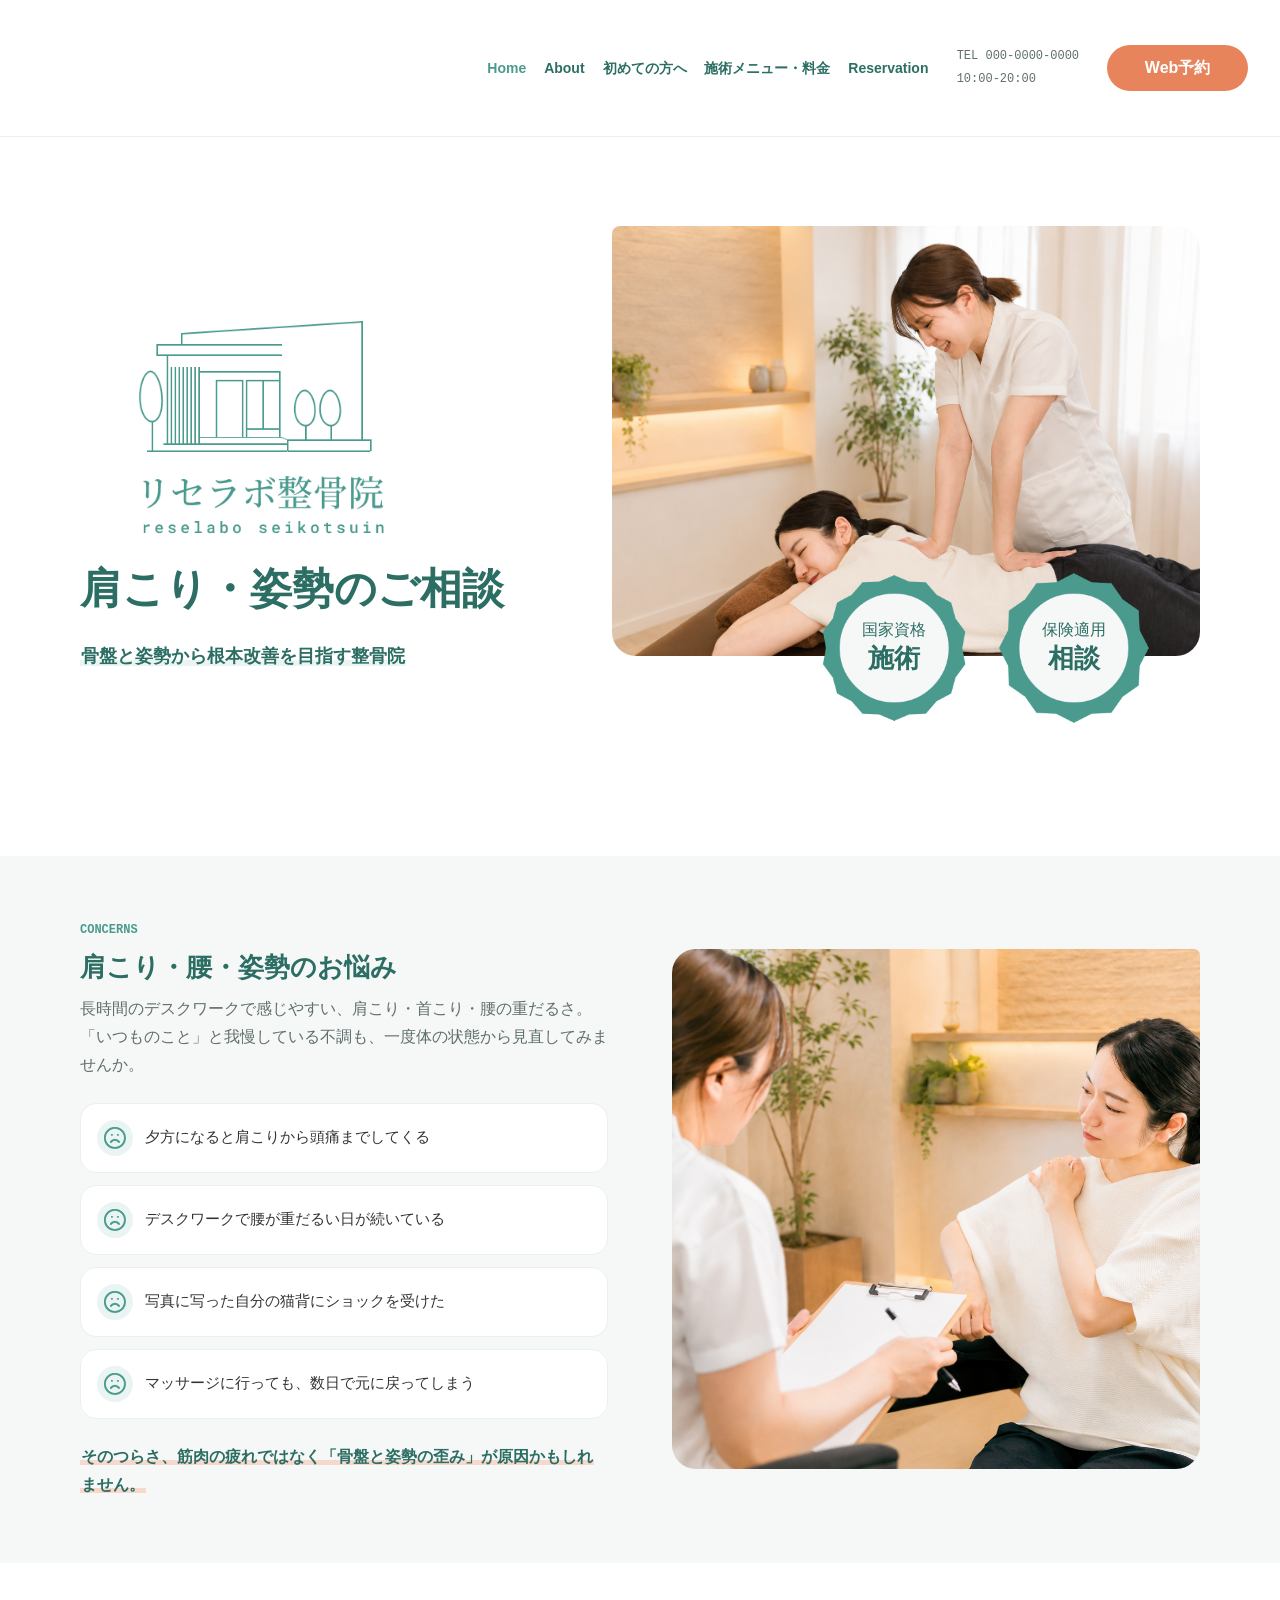
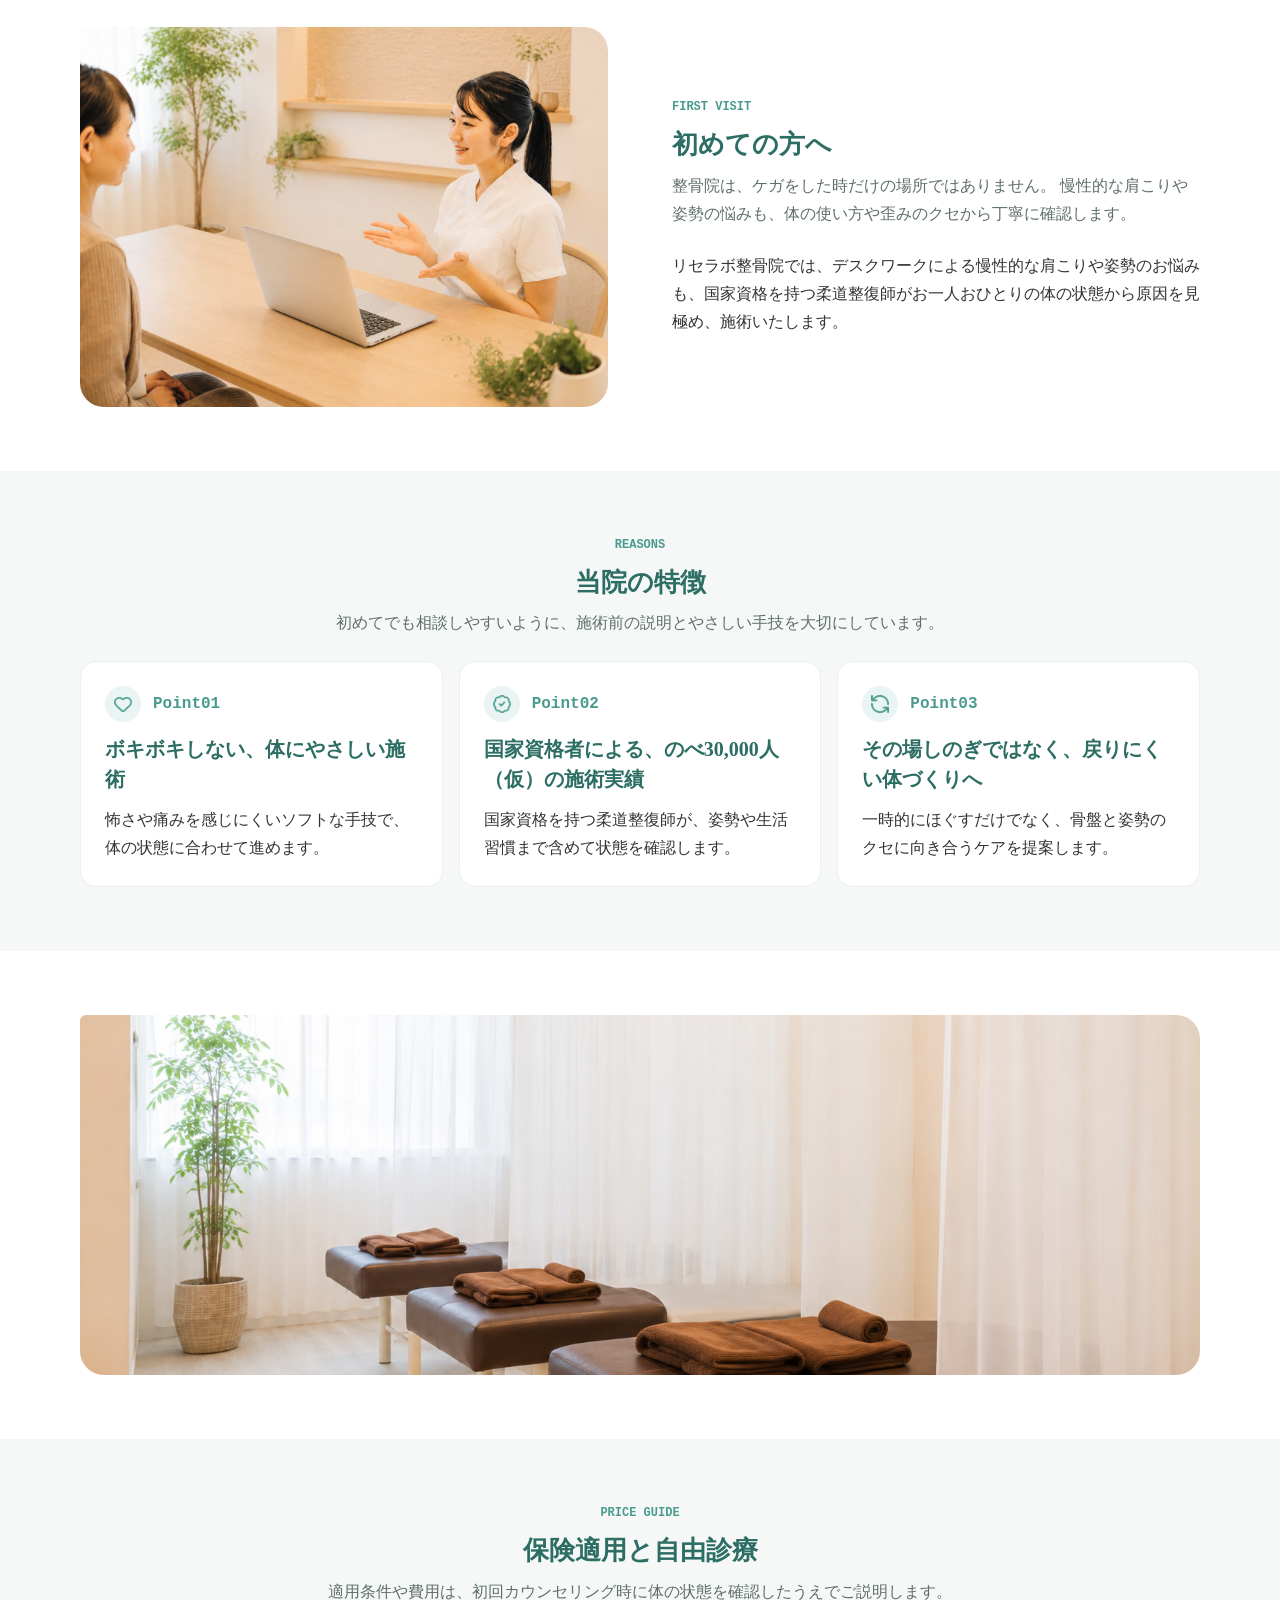
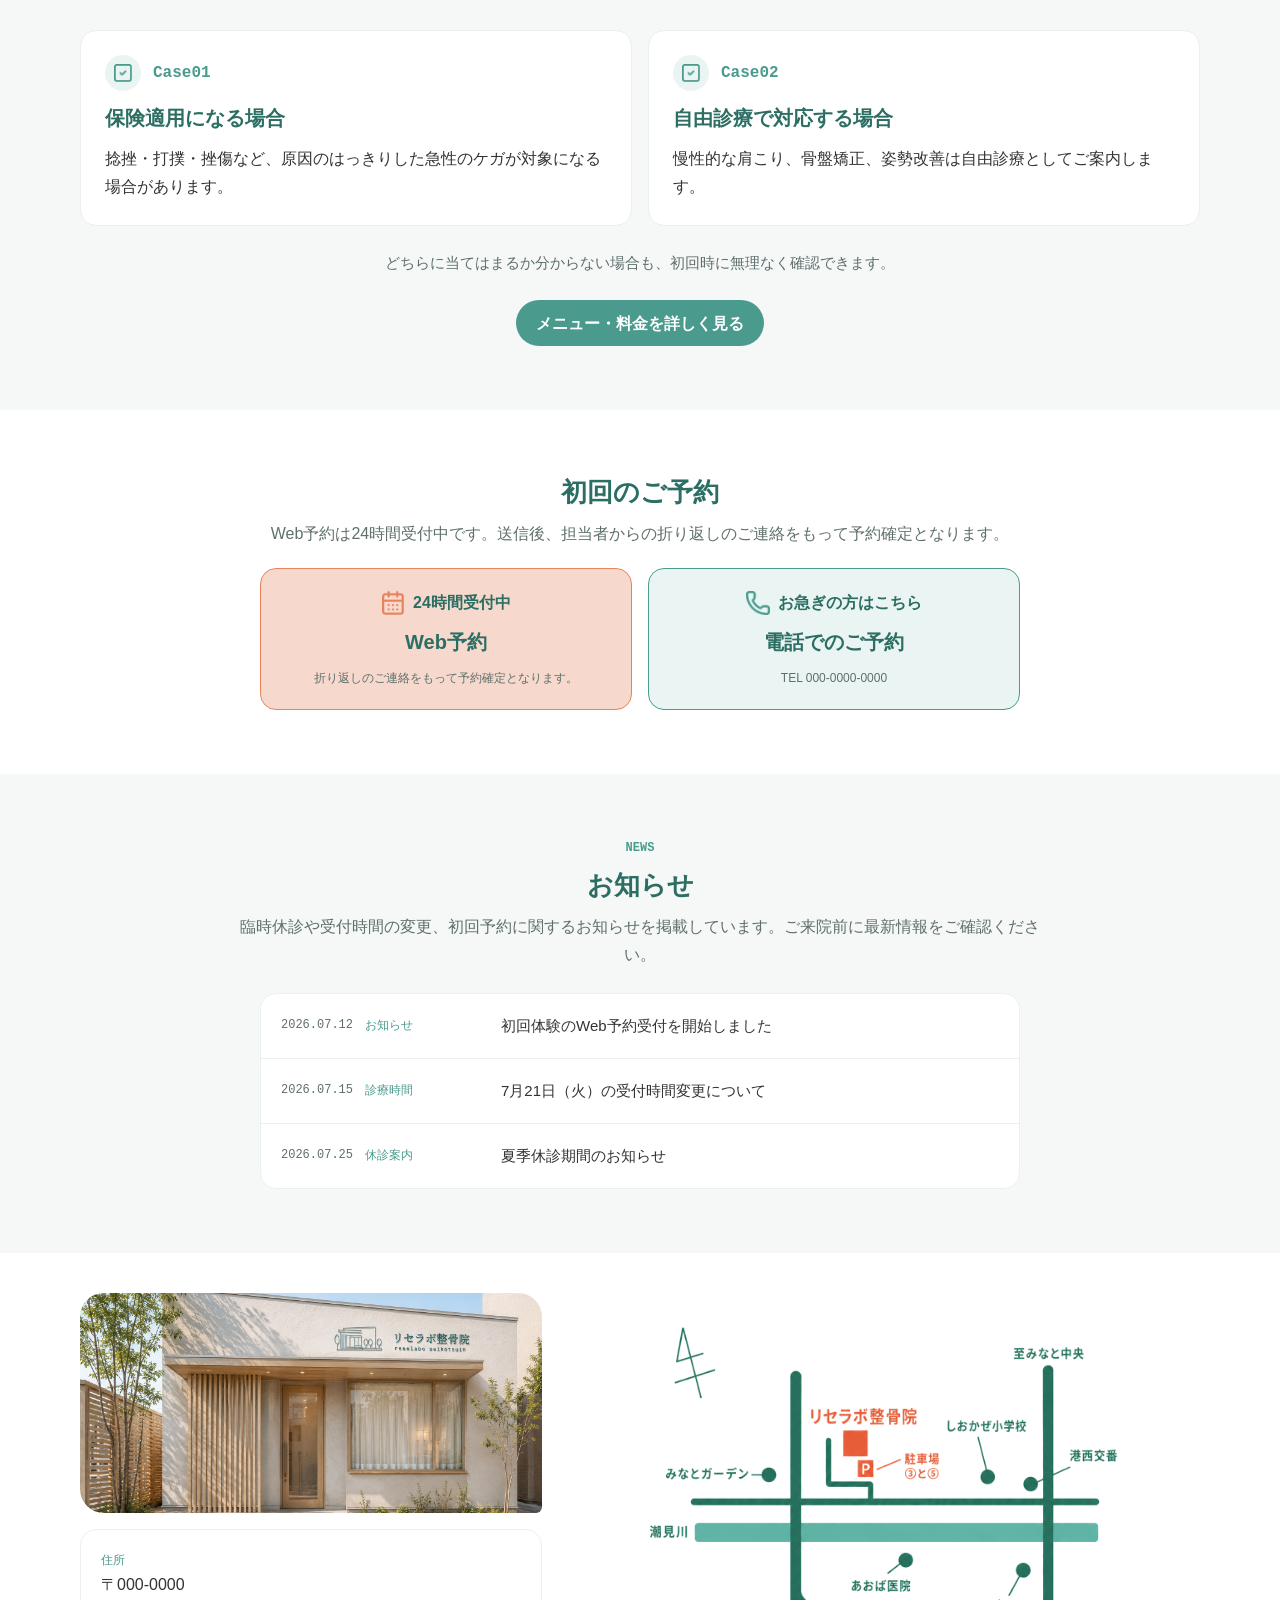
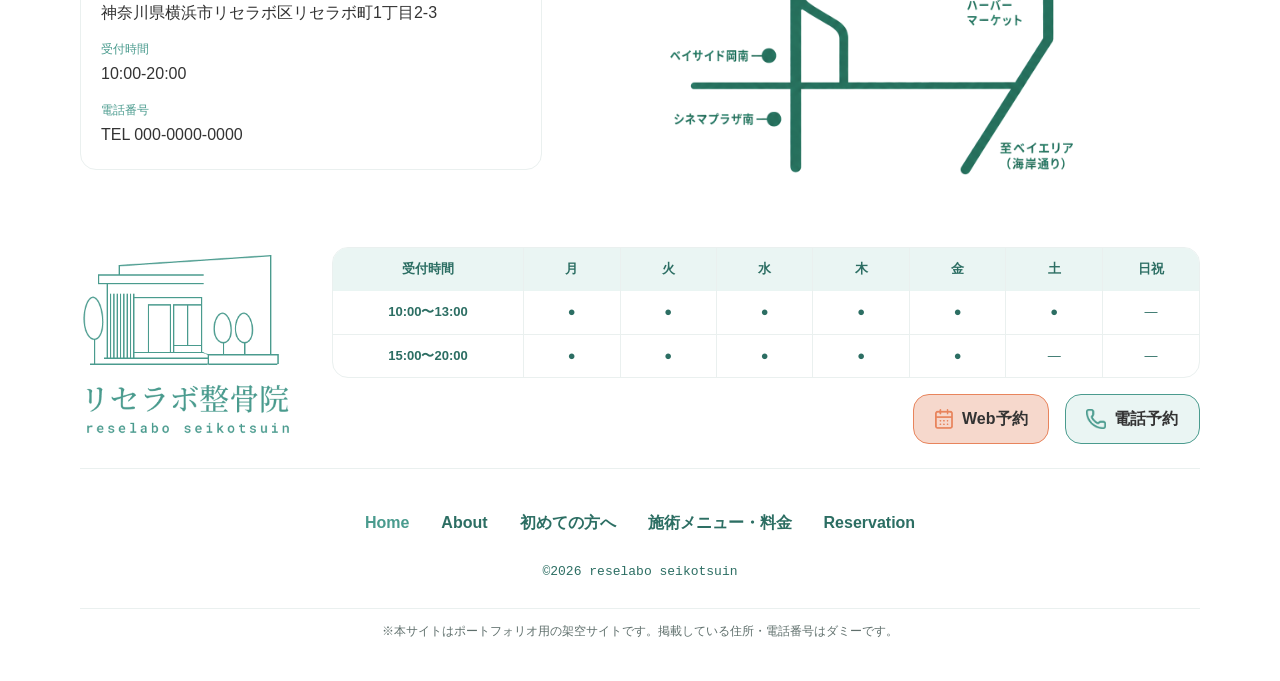
==== commit bfc576c5: "Simplify website section headings" ====
--- a/index.html
+++ b/index.html
@@ -48,10 +48,7 @@
               class="hero__logo"
             />
             <p class="eyebrow top-hero__eyebrow">reselabo seikotsuin</p>
-            <h1 id="hero-title" class="hero__title">
-              <span class="mobile-title">その肩こり、<br />もう"その場しのぎ"<br />にしない</span>
-              <span class="desktop-title">その肩こり、もう<br />"その場しのぎ"にしない</span>
-            </h1>
+            <h1 id="hero-title" class="hero__title">肩こり・姿勢のご相談</h1>
             <p class="hero__lead">
               <span class="text-marker text-marker--base">骨盤と姿勢から根本改善を目指す整骨院</span>
             </p>
@@ -64,7 +61,7 @@
           <div class="section-stack">
             <div class="section-title">
               <p class="eyebrow">CONCERNS</p>
-              <h2 id="concerns-title">こんなお悩み、ありませんか?</h2>
+              <h2 id="concerns-title">肩こり・腰・姿勢のお悩み</h2>
               <p>
                 長時間のデスクワークで感じやすい、肩こり・首こり・腰の重だるさ。
                 「いつものこと」と我慢している不調も、一度体の状態から見直してみませんか。
@@ -101,7 +98,7 @@
           <div class="section-stack">
             <div class="section-title">
               <p class="eyebrow">FIRST VISIT</p>
-              <h2 id="first-visit-title">「ケガじゃないけど、行ってもいいの?」--はい、大丈夫です。</h2>
+              <h2 id="first-visit-title">初めての方へ</h2>
               <p>
                 整骨院は、ケガをした時だけの場所ではありません。
                 慢性的な肩こりや姿勢の悩みも、体の使い方や歪みのクセから丁寧に確認します。
@@ -118,7 +115,7 @@
         <div class="page-container section-stack">
           <div class="section-title section-title--center">
             <p class="eyebrow">REASONS</p>
-            <h2 id="reasons-title">リセラボ整骨院が選ばれる3つの理由</h2>
+            <h2 id="reasons-title">当院の特徴</h2>
             <p>初めてでも相談しやすいように、施術前の説明とやさしい手技を大切にしています。</p>
           </div>
 
@@ -156,7 +153,7 @@
         <div class="page-container section-stack">
           <div class="section-title section-title--center">
             <p class="eyebrow">PRICE GUIDE</p>
-            <h2 id="insurance-title">保険適用と自由診療を、分けてご案内します。</h2>
+            <h2 id="insurance-title">保険適用と自由診療</h2>
             <p>適用条件や費用は、初回カウンセリング時に体の状態を確認したうえでご説明します。</p>
           </div>
 
@@ -181,7 +178,7 @@
       <section class="section section-base reservation-cta" aria-labelledby="reservation-title">
         <div class="page-container reservation-cta__inner">
           <div class="section-title section-title--center">
-            <h2 id="reservation-title">当日でもお気軽にご予約ください</h2>
+            <h2 id="reservation-title">初回のご予約</h2>
             <p>Web予約は24時間受付中です。送信後、担当者からの折り返しのご連絡をもって予約確定となります。</p>
           </div>
           <div class="reservation-options">
@@ -240,7 +237,7 @@
         <div class="page-container section-stack">
           <div class="section-title">
             <p class="eyebrow">INFORMATION</p>
-            <h2 id="hours-title">受付時間とお電話でのご相談</h2>
+            <h2 id="hours-title">受付時間・電話番号</h2>
           </div>
           <div class="hours-table-wrap">
             <table class="hours-table" aria-label="受付時間">
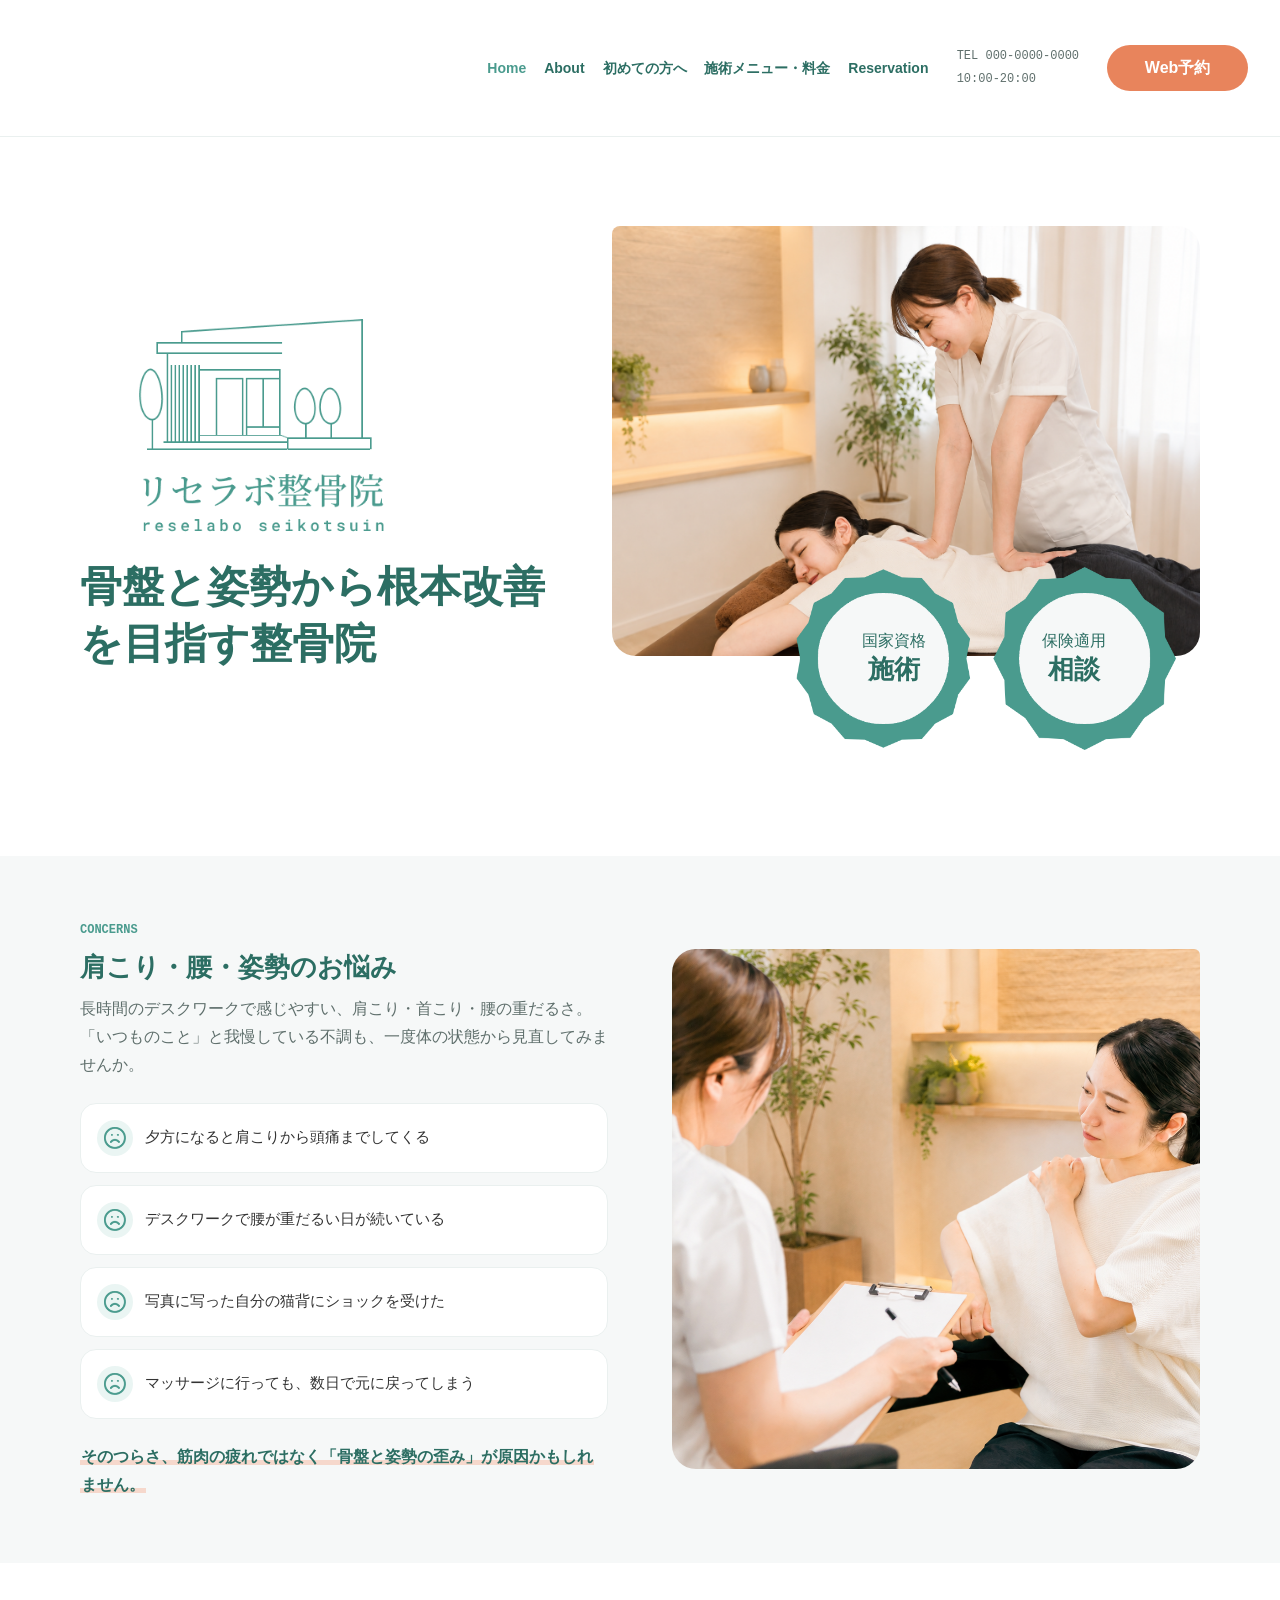
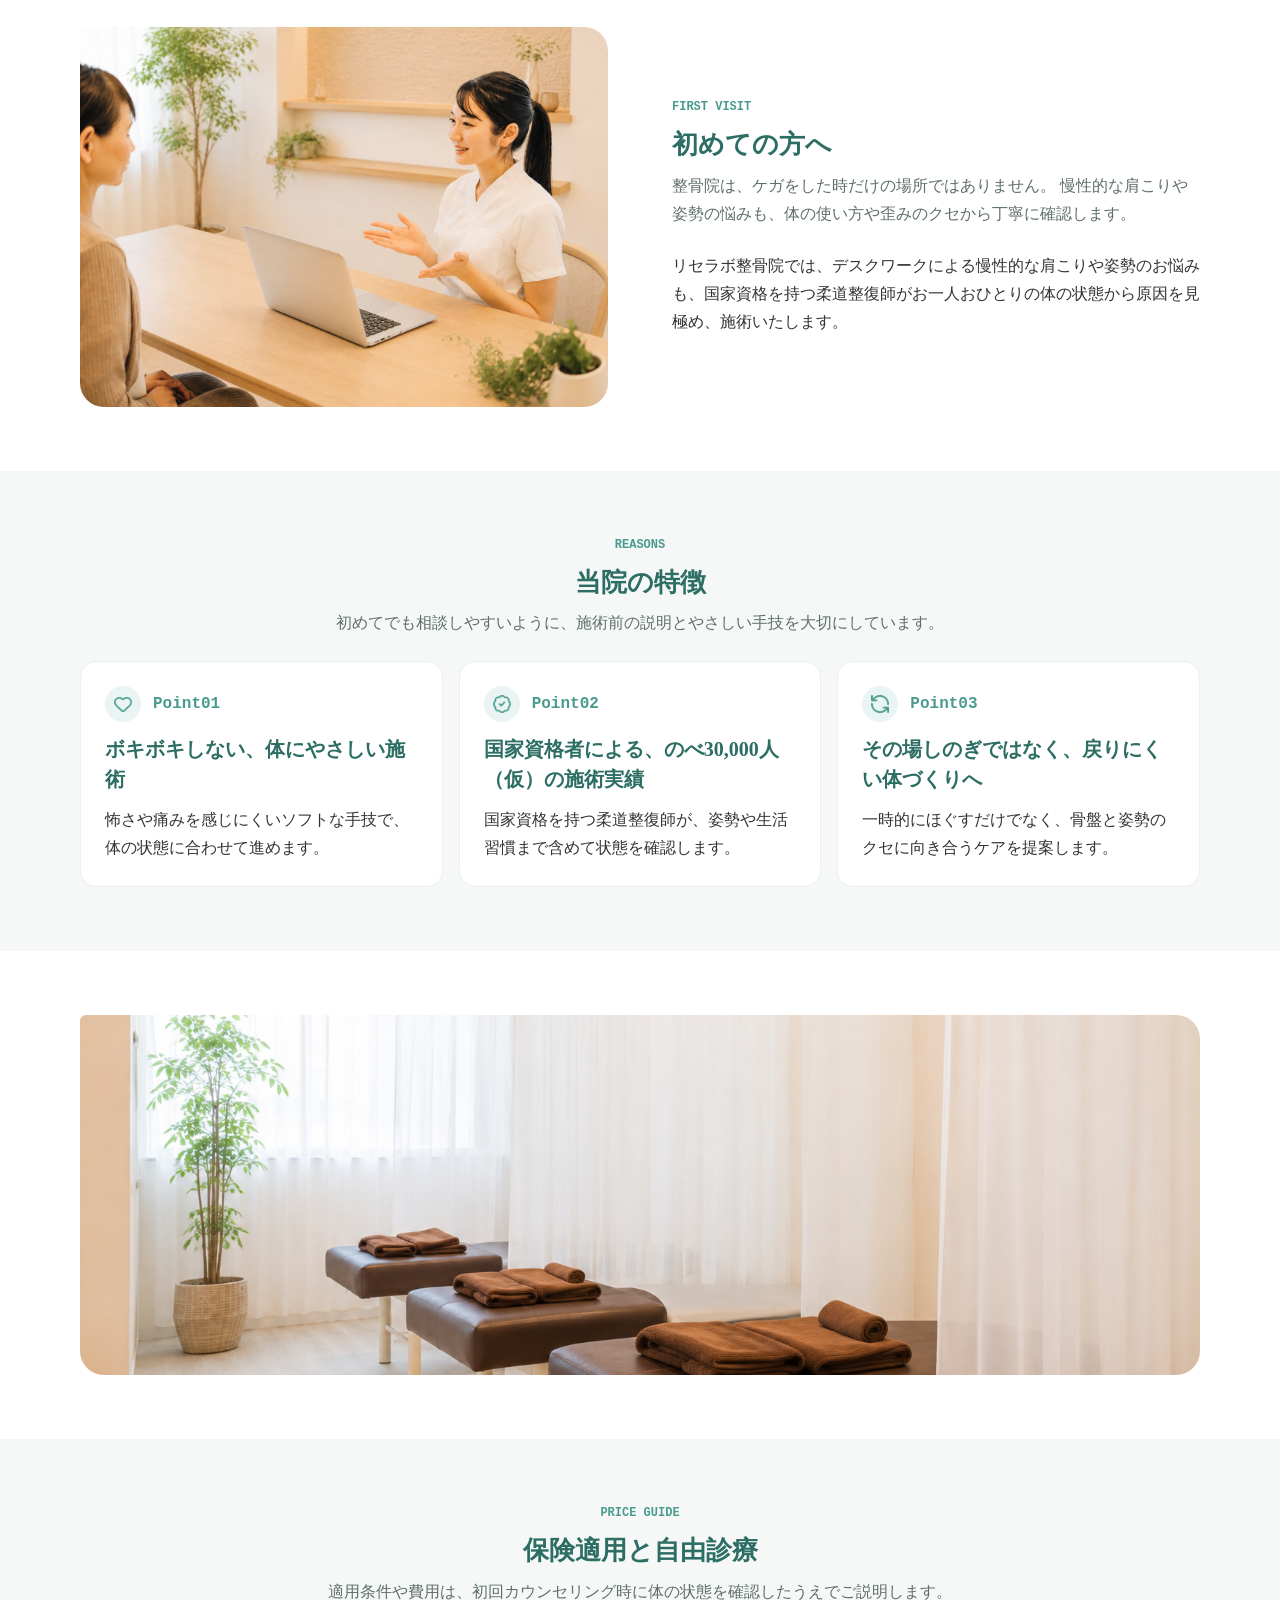
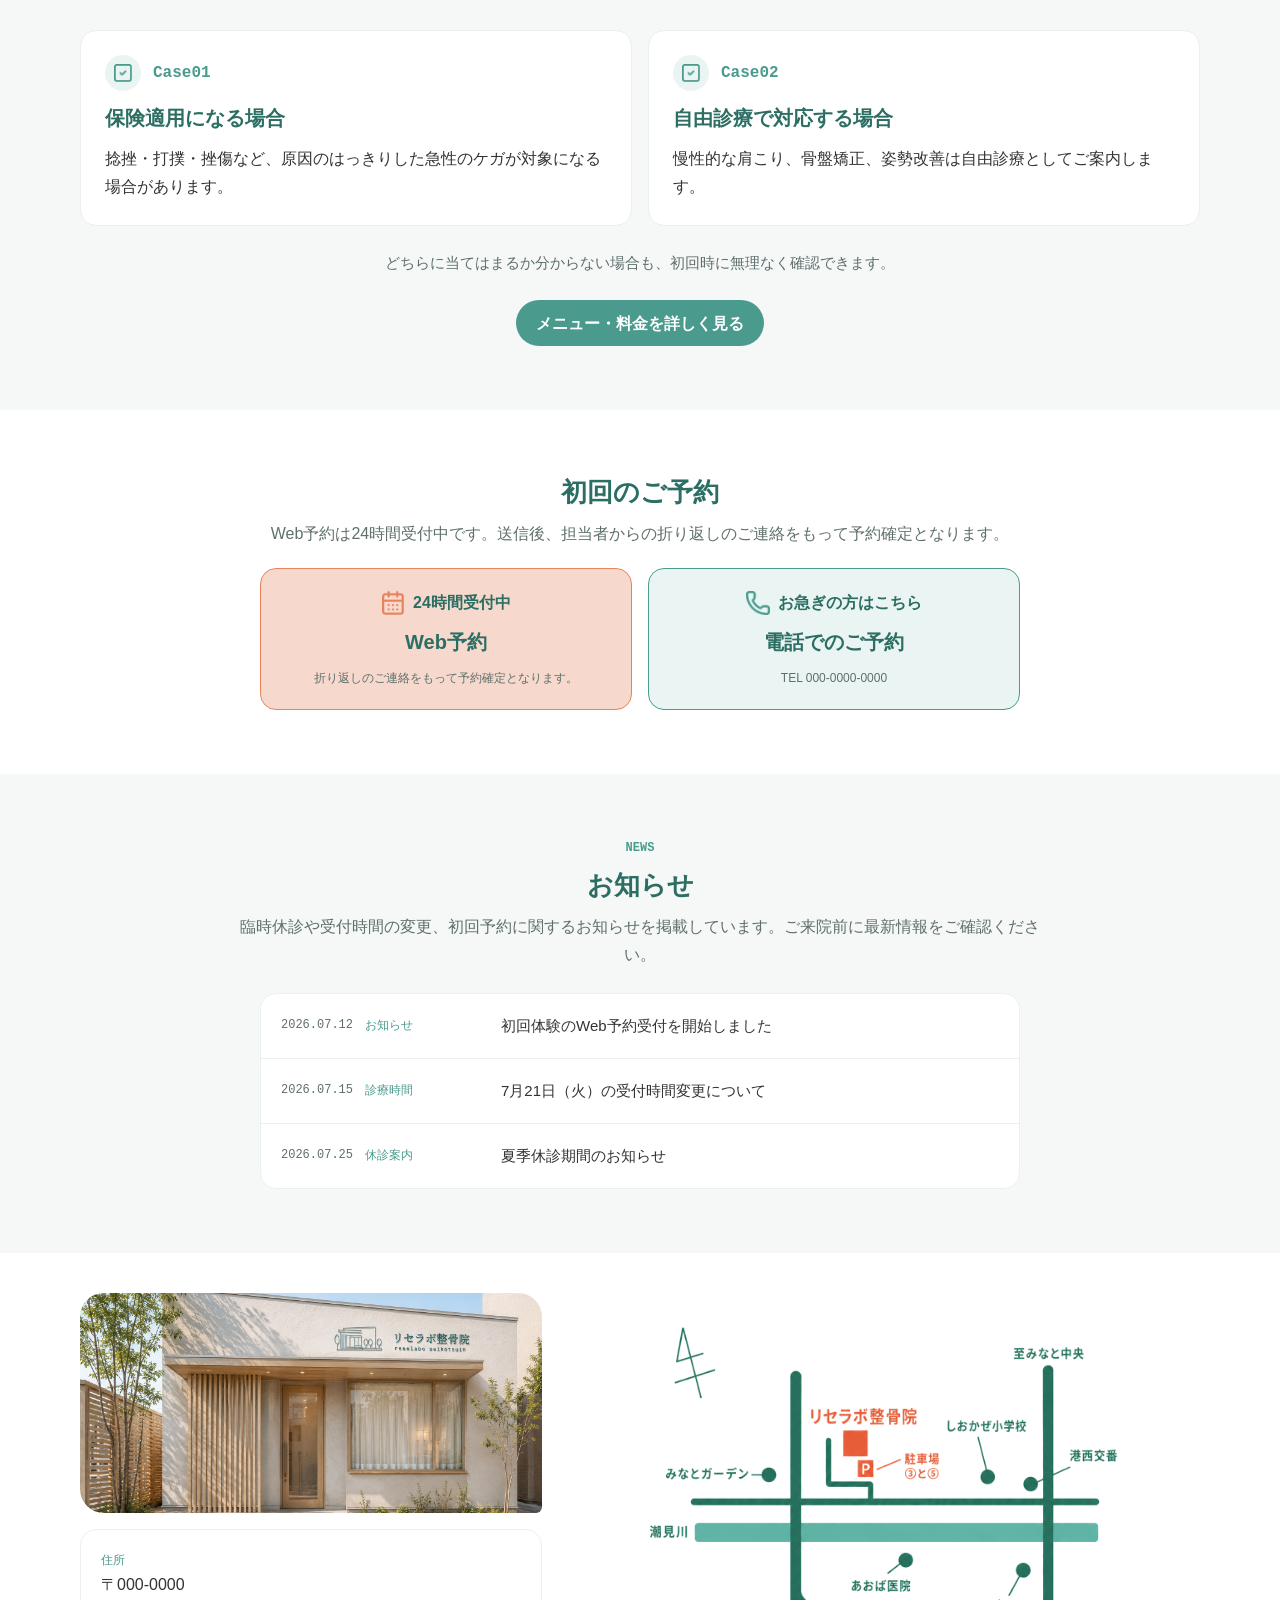
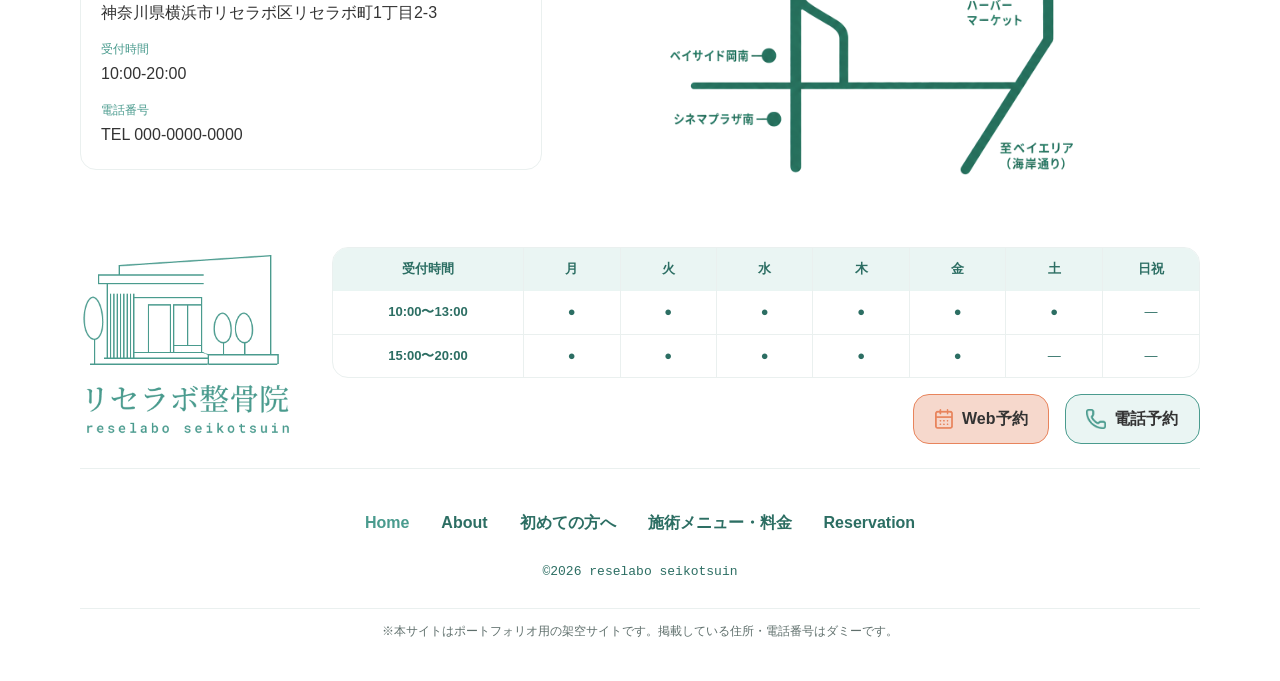
==== commit 4cb4c830: "Update homepage hero heading" ====
--- a/index.html
+++ b/index.html
@@ -48,10 +48,7 @@
               class="hero__logo"
             />
             <p class="eyebrow top-hero__eyebrow">reselabo seikotsuin</p>
-            <h1 id="hero-title" class="hero__title">肩こり・姿勢のご相談</h1>
-            <p class="hero__lead">
-              <span class="text-marker text-marker--base">骨盤と姿勢から根本改善を目指す整骨院</span>
-            </p>
+            <h1 id="hero-title" class="hero__title">骨盤と姿勢から根本改善を目指す整骨院</h1>
           </div>
         </div>
       </section>
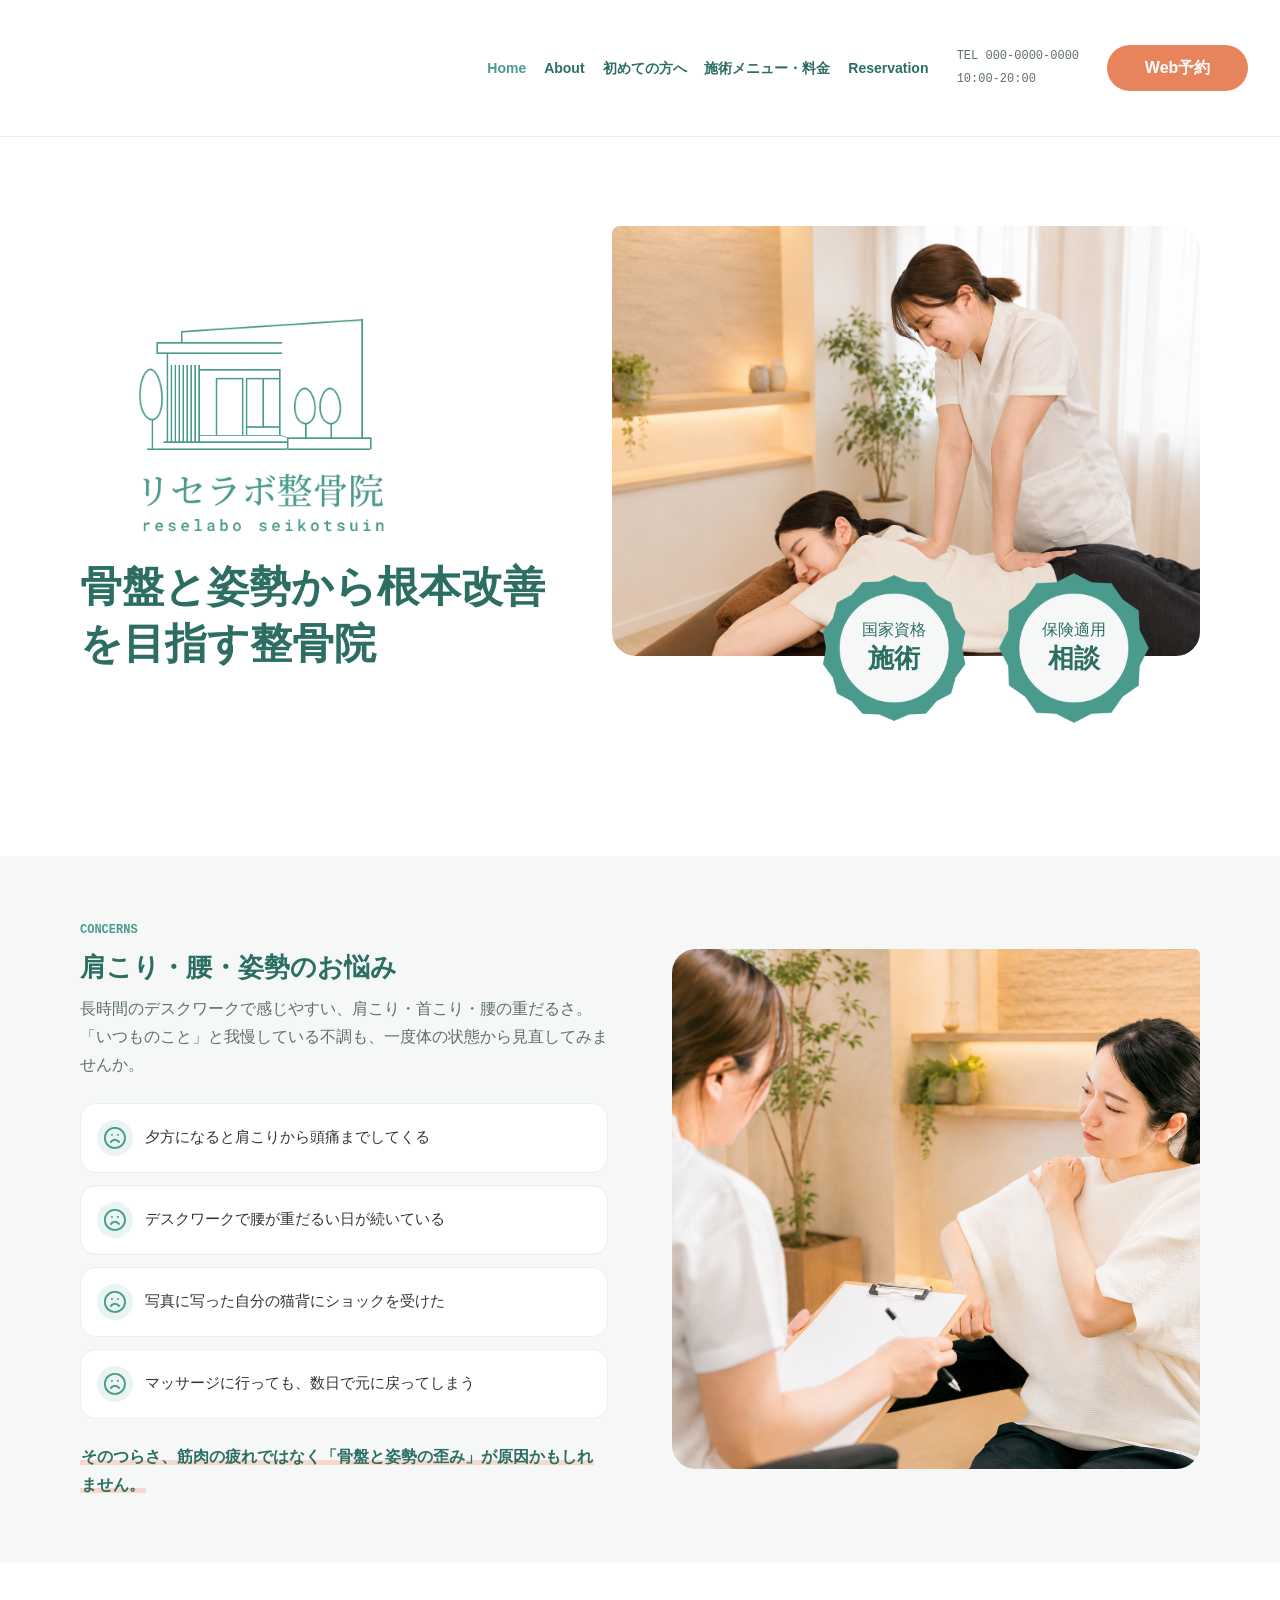
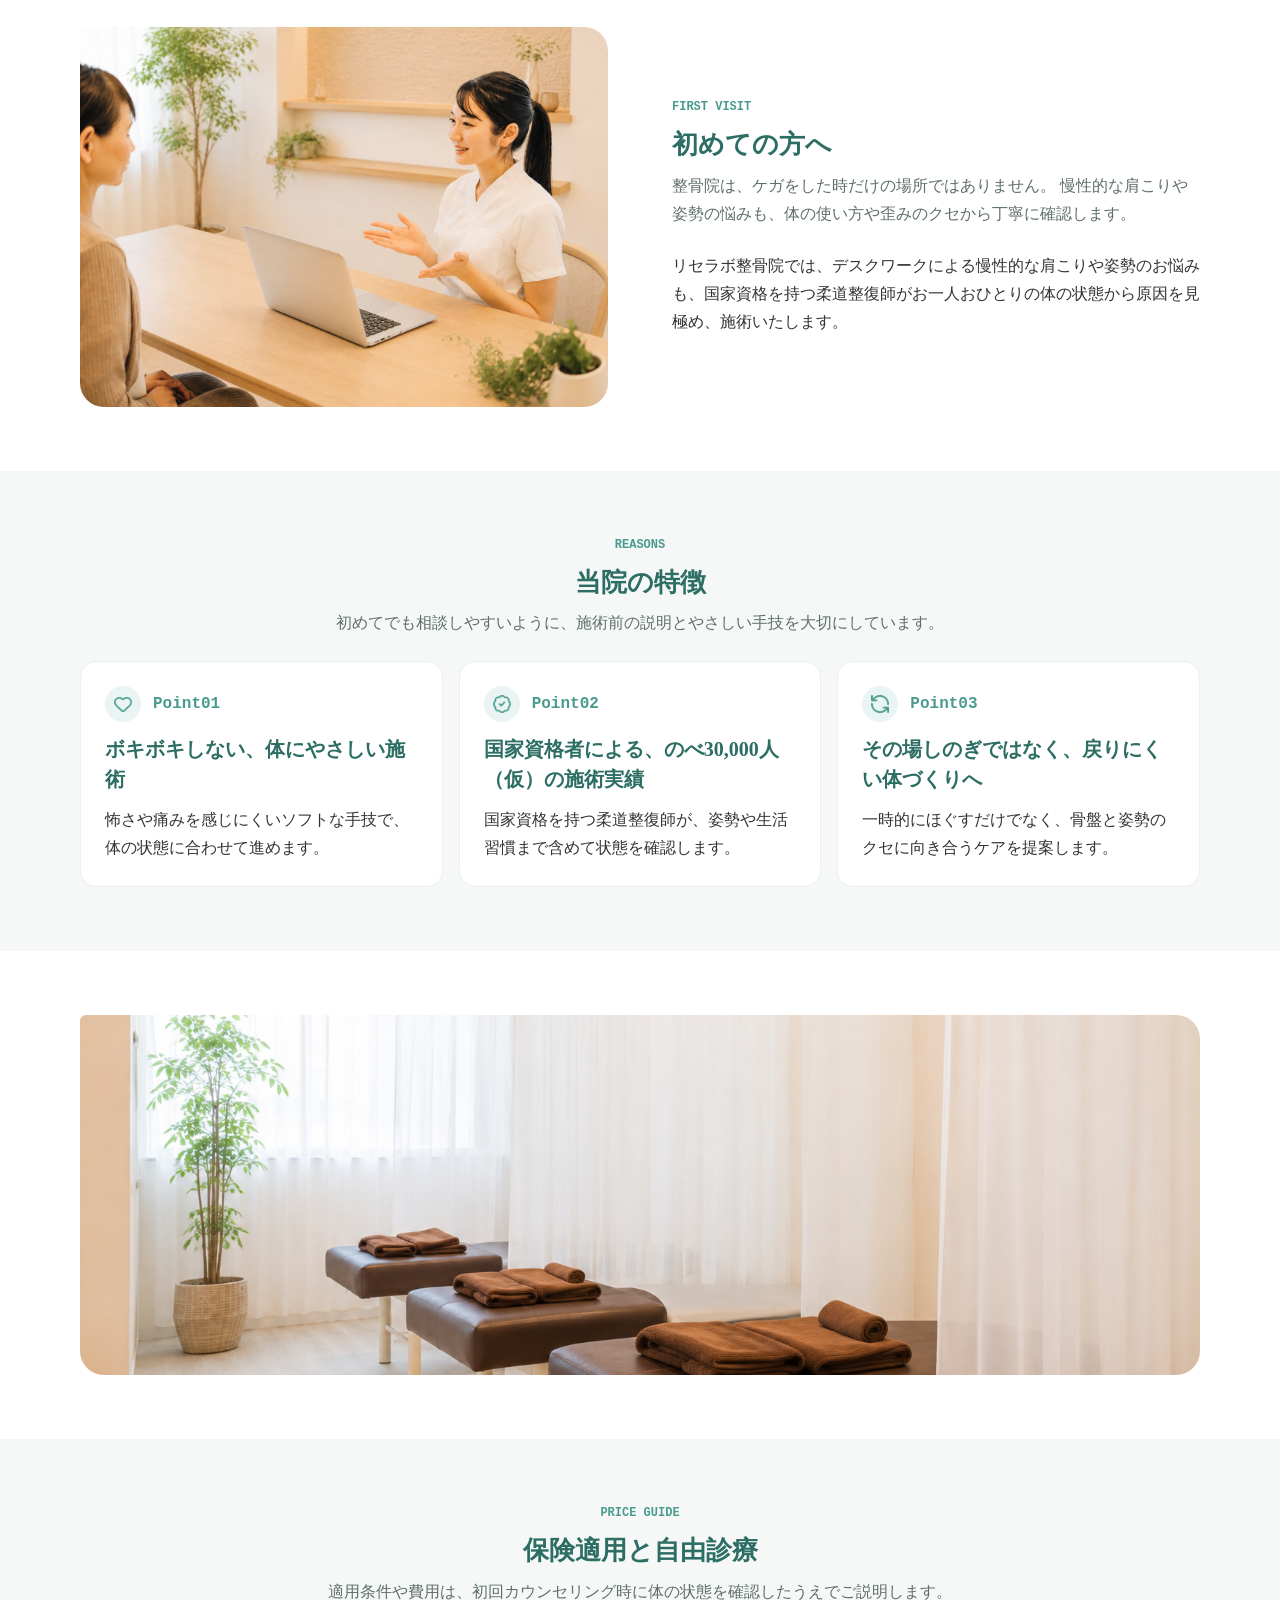
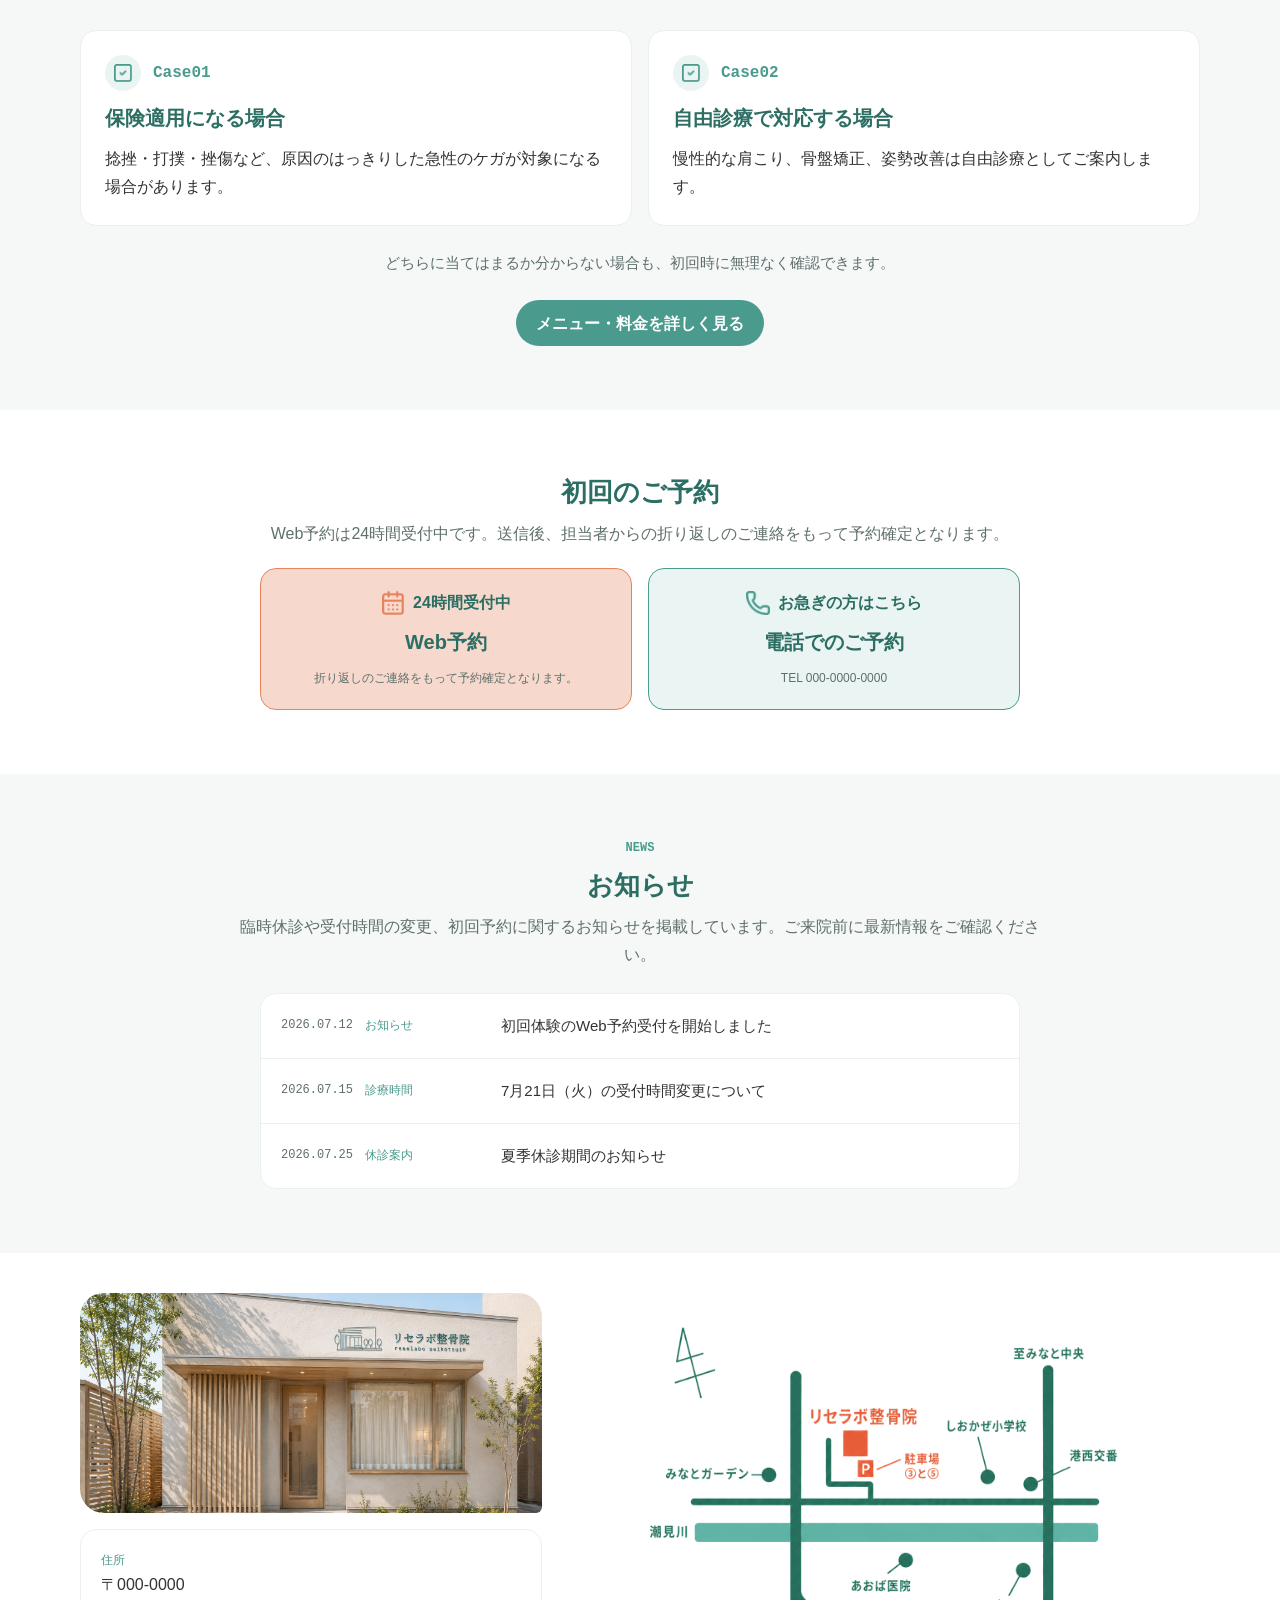
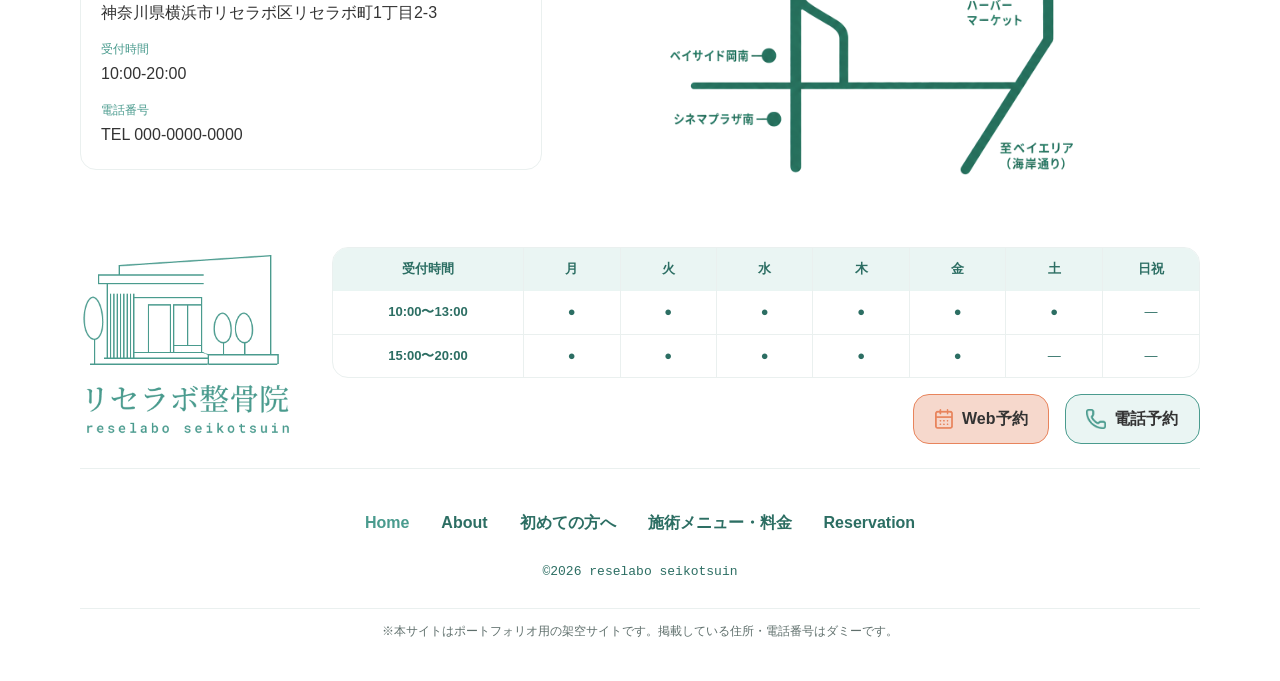
==== commit 8e058a01: "Add social previews and favicon" ====
--- a/index.html
+++ b/index.html
@@ -8,6 +8,18 @@
       content="リセラボ整骨院 横浜みなと店の公式サイト。肩こり、首こり、腰の重だるさ、姿勢のお悩みに、骨盤と姿勢から向き合います。"
     />
     <title>リセラボ整骨院 | 横浜みなと店</title>
+    <link rel="icon" type="image/png" sizes="64x64" href="assets/images/common/favicon.png" />
+    <meta property="og:type" content="website" />
+    <meta property="og:locale" content="ja_JP" />
+    <meta property="og:site_name" content="リセラボ整骨院" />
+    <meta property="og:title" content="リセラボ整骨院 | 架空の整骨院サイト" />
+    <meta property="og:description" content="リセラボ整骨院のポートフォリオサイト。骨盤と姿勢から根本改善を目指す架空の整骨院です。" />
+    <meta property="og:url" content="https://coconattsu0723.github.io/reselabo/" />
+    <meta property="og:image" content="https://coconattsu0723.github.io/reselabo/assets/images/common/ogp.jpg" />
+    <meta property="og:image:width" content="1200" />
+    <meta property="og:image:height" content="630" />
+    <meta property="og:image:alt" content="施術ベッドで手技を受けている様子" />
+    <meta name="twitter:card" content="summary_large_image" />
     <link rel="stylesheet" href="styles.css" />
   </head>
   <body data-page="home">
